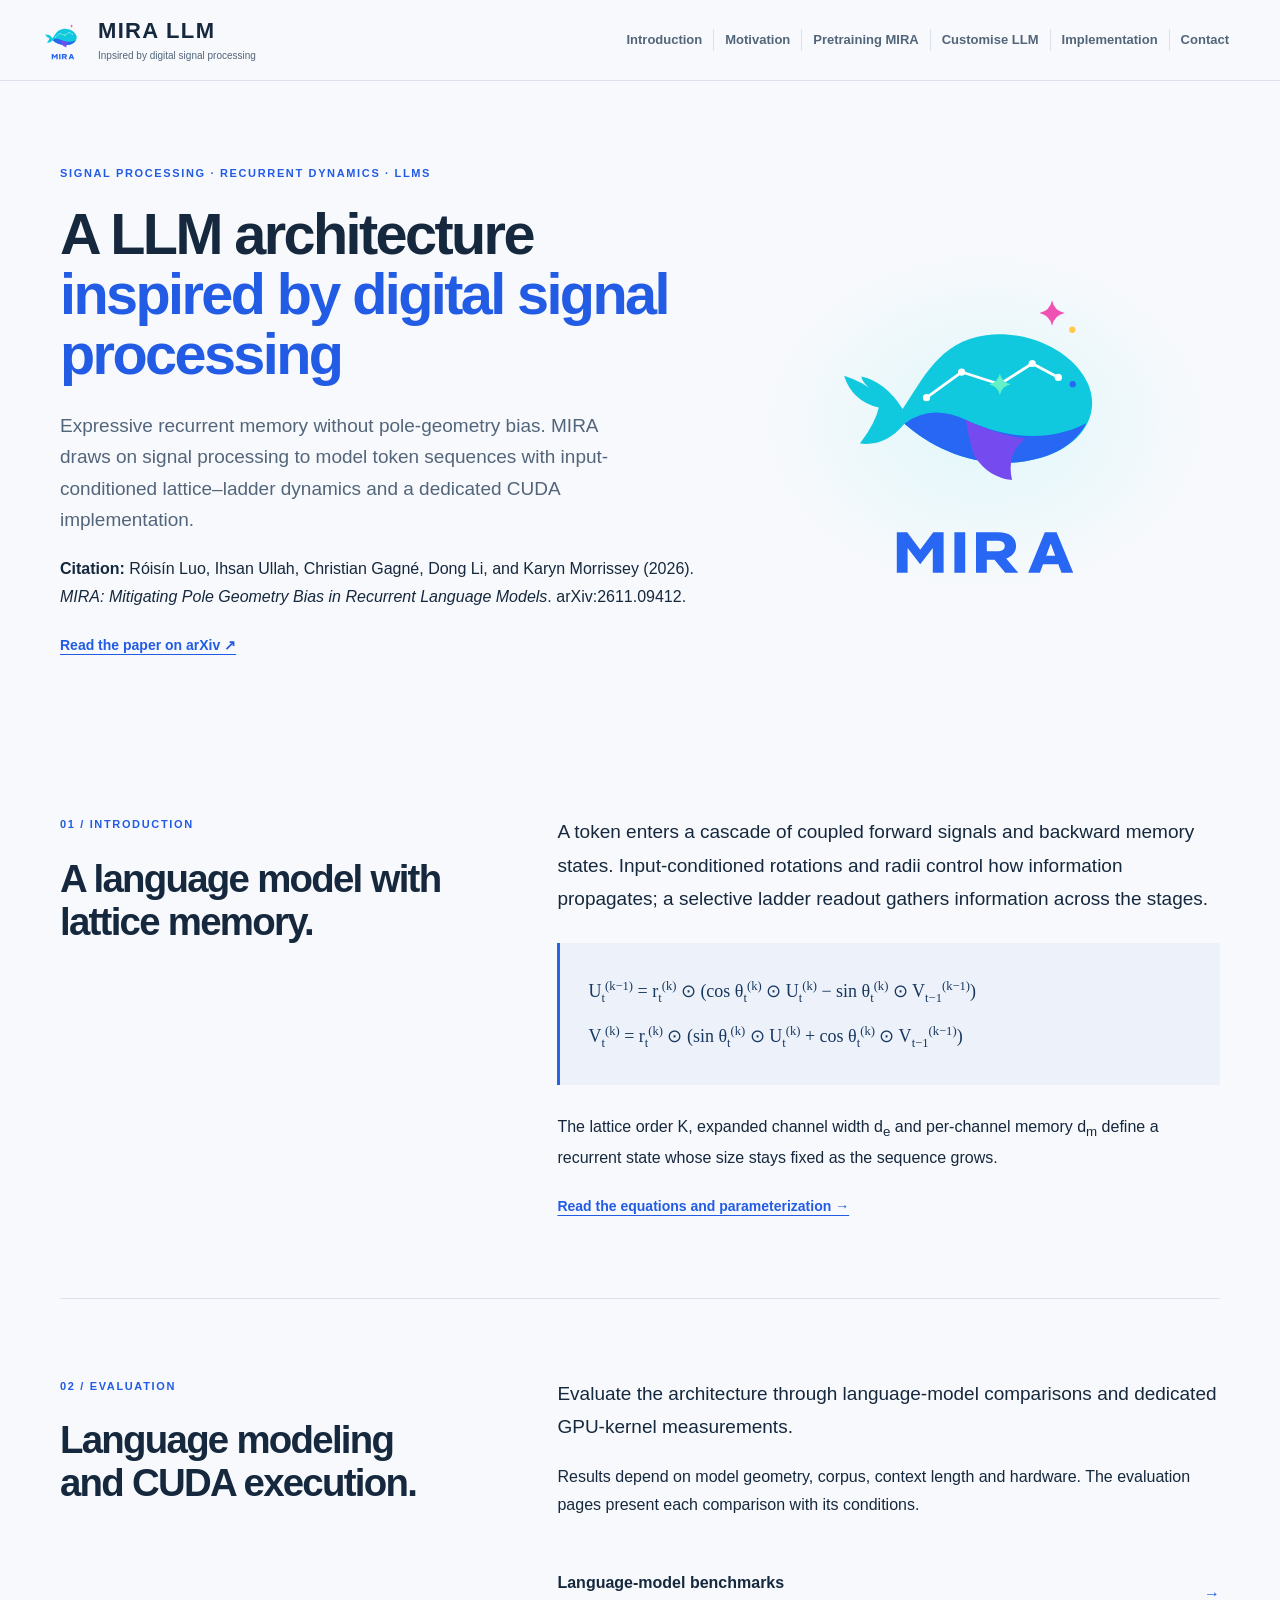
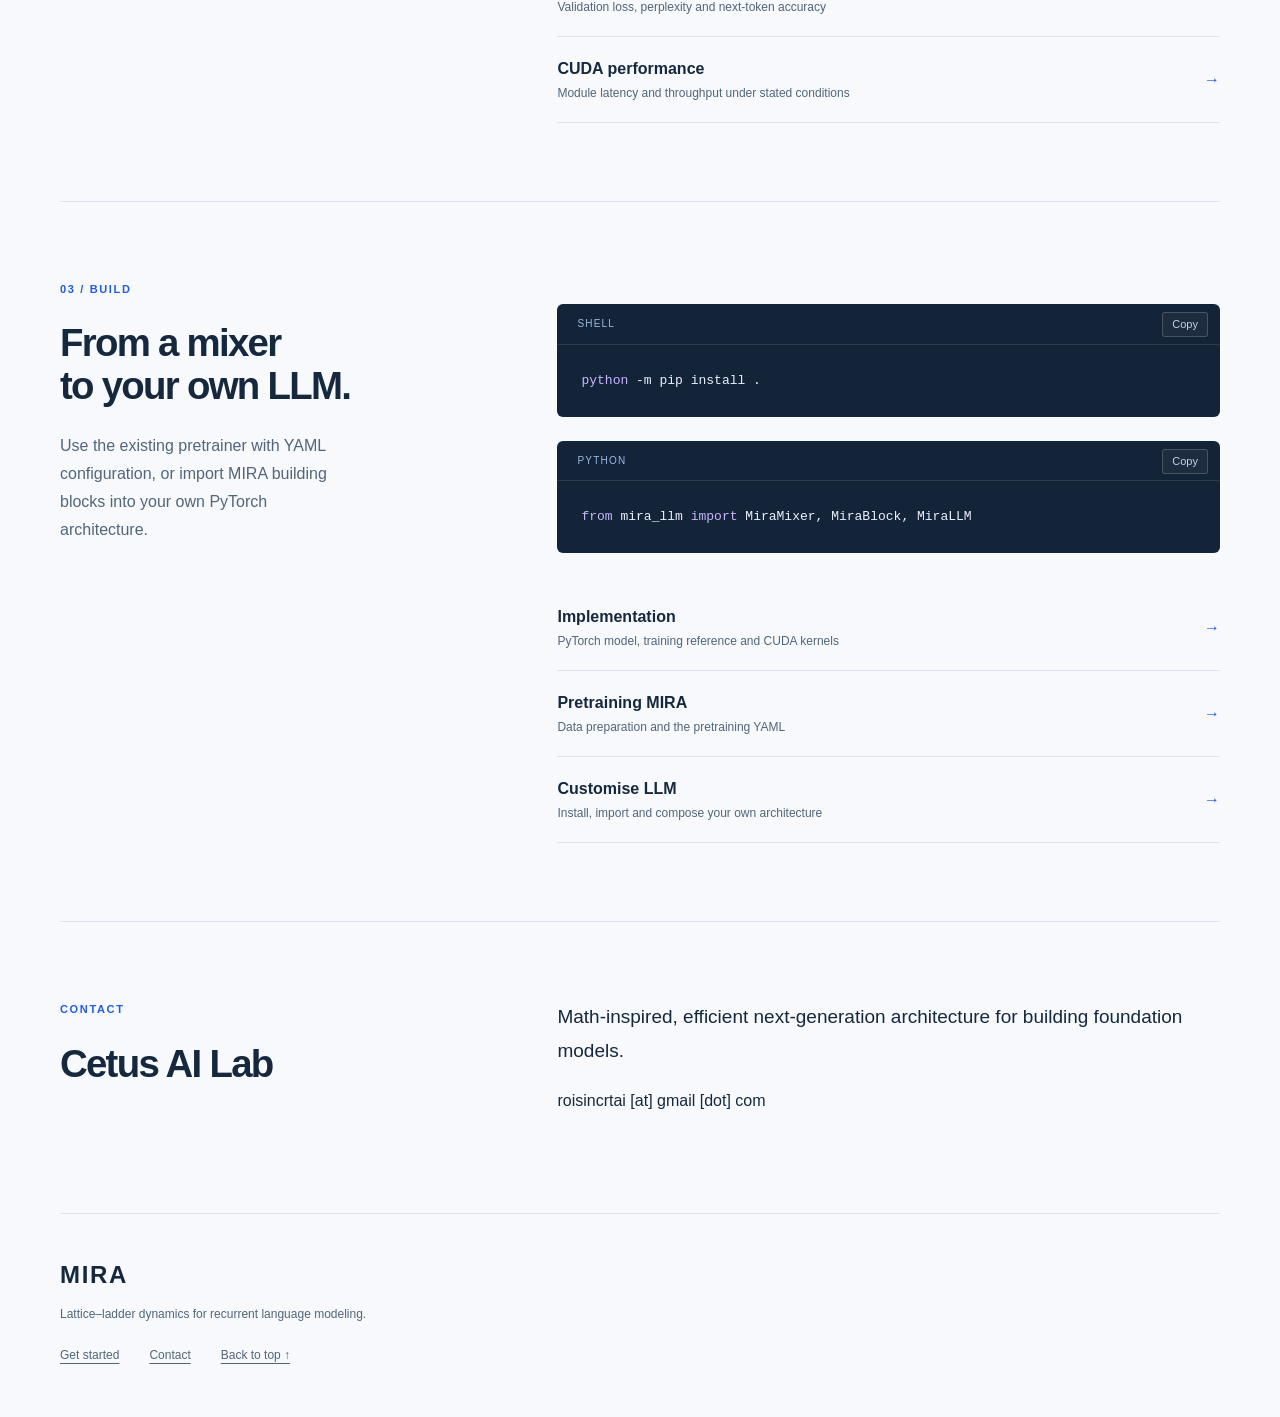
==== index.html @ 0d53cb66 "Add the MIRA paper citation to the homepage" ====
<!doctype html>
<html lang="en"><head><meta charset="utf-8"><meta name="viewport" content="width=device-width, initial-scale=1"><meta name="description" content="MIRA: signal-processing-inspired large language models with expressive recurrent memory without pole-geometry bias. Explore the dynamics, implementation and training guides."><meta name="theme-color" content="#f7f9fc"><title>Signal-processing-inspired large language models · MIRA</title><link rel="icon" href="doc/html/assets/mira.svg" type="image/svg+xml"><link rel="stylesheet" href="doc/html/css/site.css"><script src="doc/html/js/site.js" defer></script></head>
<body><a class="skip" href="#main">Skip to content</a><header><div class="nav-shell"><a class="brand" href="index.html"><img src="doc/html/assets/mira.svg" alt="" width="46" height="46"><span>MIRA LLM<span class="brand-sub">Inpsired by digital signal processing</span></span></a><button class="menu" aria-expanded="false" aria-controls="navigation">Menu</button><nav id="navigation" aria-label="Main navigation"><a href="doc/html/pages/introduction.html">Introduction</a><a href="doc/html/pages/motivation.html">Motivation</a><a href="doc/html/pages/results.html" hidden>Results</a><a href="doc/html/pages/quick-start.html">Pretraining MIRA</a><a href="doc/html/pages/customise.html">Customise LLM</a><a href="doc/html/pages/implementation.html">Implementation</a><a href="index.html#contact">Contact</a></nav></div></header><main id="main"><section class="hero"><div><p class="eyebrow">Signal processing · Recurrent dynamics · LLMs</p><h1>A LLM architecture<br><em>inspired by digital signal processing</em></h1><p class="hero-sub">Expressive recurrent memory without pole-geometry bias. MIRA draws on signal processing to model token sequences with input-conditioned lattice–ladder dynamics and a dedicated CUDA implementation.</p>
<p><strong>Citation:</strong> Róisín Luo, Ihsan Ullah, Christian Gagné, Dong Li, and Karyn Morrissey (2026). <cite>MIRA: Mitigating Pole Geometry Bias in Recurrent Language Models</cite>. arXiv:2611.09412.</p>
<p><a class="text-link" href="https://arxiv.org/abs/2611.09412">Read the paper on arXiv ↗</a></p>
</div><div class="hero-art"><img src="doc/html/assets/mira.svg" alt="MIRA whale logo with a constellation and colored stars" width="400" height="400"></div></section>

<section class="home-section"><div class="section-heading"><p class="eyebrow">01 / Introduction</p><h2>A language model with<br>lattice memory.</h2></div><div><p class="large">A token enters a cascade of coupled forward signals and backward memory states. Input-conditioned rotations and radii control how information propagates; a selective ladder readout gathers information across the stages.</p><div class="equation" tabindex="0">U<sub>t</sub><sup>(k−1)</sup> = r<sub>t</sub><sup>(k)</sup> ⊙ (cos θ<sub>t</sub><sup>(k)</sup> ⊙ U<sub>t</sub><sup>(k)</sup> − sin θ<sub>t</sub><sup>(k)</sup> ⊙ V<sub>t−1</sub><sup>(k−1)</sup>)<br>V<sub>t</sub><sup>(k)</sup> = r<sub>t</sub><sup>(k)</sup> ⊙ (sin θ<sub>t</sub><sup>(k)</sup> ⊙ U<sub>t</sub><sup>(k)</sup> + cos θ<sub>t</sub><sup>(k)</sup> ⊙ V<sub>t−1</sub><sup>(k−1)</sup>)</div><p>The lattice order K, expanded channel width d<sub>e</sub> and per-channel memory d<sub>m</sub> define a recurrent state whose size stays fixed as the sequence grows.</p><a class="text-link" href="doc/html/pages/introduction.html">Read the equations and parameterization →</a></div></section>
<section class="home-section results-band"><div class="section-heading"><p class="eyebrow">02 / Evaluation</p><h2>Language modeling<br>and CUDA execution.</h2></div><div><p class="large">Evaluate the architecture through language-model comparisons and dedicated GPU-kernel measurements.</p><p>Results depend on model geometry, corpus, context length and hardware. The evaluation pages present each comparison with its conditions.</p><div class="link-rows"><a href="doc/html/pages/results.html#language"><span><b>Language-model benchmarks</b><small>Validation loss, perplexity and next-token accuracy</small></span>→</a><a href="doc/html/pages/results.html#cuda"><span><b>CUDA performance</b><small>Module latency and throughput under stated conditions</small></span>→</a></div></div></section>
<section class="home-section"><div class="section-heading"><p class="eyebrow">03 / Build</p><h2>From a mixer<br>to your own LLM.</h2><p>Use the existing pretrainer with YAML configuration, or import MIRA building blocks into your own PyTorch architecture.</p></div><div><div class="code-wrap"><div class="code-label">shell</div><pre><code>python -m pip install .</code></pre><button class="copy" type="button" aria-label="Copy code">Copy</button></div><div class="code-wrap"><div class="code-label">python</div><pre><code>from mira_llm import MiraMixer, MiraBlock, MiraLLM</code></pre><button class="copy" type="button" aria-label="Copy code">Copy</button></div><div class="link-rows"><a href="doc/html/pages/implementation.html"><span><b>Implementation</b><small>PyTorch model, training reference and CUDA kernels</small></span>→</a><a href="doc/html/pages/quick-start.html"><span><b>Pretraining MIRA</b><small>Data preparation and the pretraining YAML</small></span>→</a><a href="doc/html/pages/customise.html"><span><b>Customise LLM</b><small>Install, import and compose your own architecture</small></span>→</a></div></div></section><section id="contact" class="home-section"><div class="section-heading"><p class="eyebrow">Contact</p><h2>Cetus AI Lab</h2></div><div><p class="large">Math-inspired, efficient next-generation architecture for building foundation models.</p><p class="contact-email">roisincrtai [at] gmail [dot] com</p></div></section></main><footer><a class="wordmark" href="index.html">MIRA</a><p>Lattice–ladder dynamics for recurrent language modeling.</p><div><a href="doc/html/pages/quick-start.html">Get started</a><a href="index.html#contact">Contact</a><a href="#main">Back to top ↑</a></div></footer><div class="sr-only" id="announcement" role="status" aria-live="polite"></div></body></html>
---- doc/html/css/site.css ----
:root{--ink:#16283d;--muted:#53657a;--blue:#225be4;--cyan:#09bad0;--line:#dbe2eb;--paper:#f7f9fc;--white:#fff;--mono:ui-monospace,SFMono-Regular,Consolas,monospace}*{box-sizing:border-box}html{scroll-behavior:smooth;scroll-padding-top:110px}body{margin:0;background:var(--paper);color:var(--ink);font:16px/1.75 -apple-system,BlinkMacSystemFont,"Segoe UI",sans-serif}a{color:var(--blue);text-decoration-thickness:1px;text-underline-offset:4px}a:hover{color:#163f9f}button{font:inherit;cursor:pointer}a:focus-visible,button:focus-visible,[tabindex]:focus-visible{outline:3px solid var(--blue);outline-offset:5px}header{position:sticky;top:0;z-index:10;background:rgba(247,249,252,.97);border-bottom:1px solid var(--line)}.nav-shell{max-width:1320px;margin:auto;padding:17px 40px;display:flex;align-items:center;justify-content:space-between;gap:30px}.brand{display:flex;gap:12px;align-items:center;text-decoration:none;color:var(--ink);font-weight:800;font-size:22px;letter-spacing:.06em;line-height:1.2}.brand img{object-fit:contain}.brand-sub{display:block;font-size:10px;font-weight:500;letter-spacing:.02em;margin-top:5px;color:var(--muted)}nav{display:flex;gap:25px;align-items:center}nav a{font-size:13px;color:var(--muted);text-decoration:none;font-weight:600}nav a:hover,nav a[aria-current]{color:var(--blue)}nav a[aria-current]{text-decoration:underline;text-underline-offset:9px}.menu{display:none}.skip{position:fixed;top:-100px;left:15px;background:white;padding:12px;z-index:100}.skip:focus{top:10px}main{max-width:1240px;margin:auto;padding:0 40px}.eyebrow{text-transform:uppercase;letter-spacing:.15em;font-size:11px;font-weight:750;color:var(--blue);margin:0 0 22px}h1,h2,h3{line-height:1.12;letter-spacing:-.045em;font-weight:650}h1{font-size:clamp(42px,5.2vw,70px);margin:0 0 25px}h2{font-size:clamp(28px,3vw,40px);margin:0 0 25px}h3{font-size:23px}p{margin:0 0 20px}li{margin-bottom:12px}strong,b{font-weight:650}.hero{display:grid;grid-template-columns:1.35fr 1fr;align-items:center;gap:55px;padding:83px 0 58px}.hero h1{font-size:clamp(45px,5.6vw,76px);line-height:1.04}.hero em{font-style:normal;color:var(--blue)}.hero-sub{font-size:19px;line-height:1.65;max-width:580px;color:var(--muted)}.hero-art{display:flex;justify-content:center;align-items:center;min-width:0;background:radial-gradient(ellipse at center,#e1f7fa 0,transparent 66%)}.hero-art img{max-width:100%;height:auto;width:360px}.actions{display:flex;gap:12px;flex-wrap:wrap;margin:30px 0}.button{display:inline-flex;align-items:center;gap:23px;padding:12px 20px;border:1px solid var(--line);border-radius:5px;text-decoration:none;font-size:14px;font-weight:650;background:white;color:var(--ink)}.button.primary{background:var(--blue);color:white;border-color:var(--blue)}.button:hover{transform:translateY(-1px);box-shadow:0 5px 16px #14283d12}.hero-note{font-size:11px;color:var(--muted);letter-spacing:.02em}.metrics{display:grid;grid-template-columns:repeat(3,1fr);padding:28px 0 32px;border-top:1px solid var(--line);border-bottom:1px solid var(--line)}.metrics>div{padding-left:38px;border-left:1px solid var(--line)}.metrics>div:first-child{padding-left:0;border-left:0}.metrics strong{font-size:40px;letter-spacing:-.05em;display:block;line-height:1.3}.metrics span{display:block;font-size:13px;font-weight:650}.metrics small{display:block;font-size:11px;color:var(--muted);margin-top:4px}.home-section{display:grid;grid-template-columns:1fr 1.55fr;gap:70px;padding:78px 0;border-bottom:1px solid var(--line)}.section-heading p:not(.eyebrow){max-width:290px;color:var(--muted)}.large{font-size:19px}.text-link{font-size:14px;font-weight:650}.equation{overflow-x:auto;padding:26px 28px;margin:28px 0;background:#edf2fa;border-left:3px solid #2a63e6;font-family:Cambria,"Times New Roman",serif;font-size:18px;line-height:2.5;white-space:nowrap;color:#18375f}.equation sup,.equation sub{font-size:.7em}table{border-collapse:collapse;width:100%;font-size:13px;line-height:1.5;white-space:nowrap;text-align:right}td,th{padding:14px 16px;border-bottom:1px solid var(--line)}thead{font-size:11px;color:var(--muted)}th:first-child{text-align:left}th{font-weight:650}.highlight{background:#eaf0ff;color:#1748bd}.table-scroll{overflow-x:auto;margin:24px 0}.caption{font-size:12px;color:var(--muted);line-height:1.7}.code-wrap{background:#142438;color:#eaf0ff;position:relative;border-radius:6px;margin:24px 0;overflow:hidden}.code-label{padding:11px 20px;border-bottom:1px solid #ffffff1c;text-transform:uppercase;color:#9ab9e0;font-size:10px;letter-spacing:.12em}pre{overflow:auto;margin:0;padding:24px;font:12px/1.85 var(--mono);tab-size:4}code{font-family:var(--mono);font-size:.88em}p code,li code,td code{background:#e8edf5;padding:2px 5px;border-radius:3px;overflow-wrap:anywhere}pre code{font-size:inherit}.copy{position:absolute;right:12px;top:8px;color:#c3d3e9;background:#ffffff0a;border:1px solid #ffffff30;border-radius:3px;padding:2px 9px;font-size:11px}.copy:hover{background:#ffffff20}.link-rows{margin-top:32px}.link-rows a{display:flex;justify-content:space-between;align-items:center;padding:18px 0;border-bottom:1px solid var(--line);text-decoration:none}.link-rows b{display:block;color:var(--ink)}.link-rows small{display:block;font-size:12px;color:var(--muted)}.page-head{padding:70px 0 48px;max-width:900px}.page-head h1{font-size:clamp(38px,4.5vw,60px)}.lede{font-size:19px;color:var(--muted);max-width:760px}.doc-layout{display:grid;grid-template-columns:205px minmax(0,1fr);gap:55px;padding:0 0 80px}.doc-layout aside{position:sticky;top:120px;align-self:start;border-top:1px solid var(--line);padding-top:22px}.doc-layout aside .eyebrow{font-size:10px;color:var(--muted)}aside a{display:block;font-size:12px;text-decoration:none;color:var(--muted);margin:14px 0;line-height:1.5}aside a:hover{color:var(--blue)}article{min-width:0}article section{padding:34px 0 24px;border-top:1px solid var(--line)}article h2{font-size:29px;letter-spacing:-.035em}article p,article li{color:#3e5066}article strong{color:var(--ink)}footer{max-width:1160px;margin:0 auto;padding:40px 0 50px;font-size:12px;color:var(--muted)}footer .wordmark{font-weight:800;font-size:24px;letter-spacing:.07em;color:var(--ink);text-decoration:none}footer p{margin:8px 0 20px}footer>div{display:flex;gap:30px}footer a{color:var(--muted)}.sr-only{position:absolute;width:1px;height:1px;padding:0;overflow:hidden;clip:rect(0,0,0,0);white-space:nowrap;border:0}@media(min-width:1400px){.hero{padding-top:100px;padding-bottom:80px}}@media(max-width:1050px){nav{gap:15px}nav a{font-size:12px}.brand-sub{display:none}.nav-shell{padding:17px 25px;gap:20px}.home-section{gap:35px}.hero{gap:20px}.hero-art img{width:300px}footer{padding:35px 40px}.doc-layout{gap:30px;grid-template-columns:170px minmax(0,1fr)}}@media(max-width:760px){main{padding:0 22px}.nav-shell{padding:12px 22px;flex-wrap:wrap;gap:10px}.brand{font-size:19px}.brand img{width:38px;height:38px}.menu{display:block;background:white;border:1px solid var(--line);border-radius:4px;padding:5px 12px;font-size:12px}nav{display:none;width:100%;flex-wrap:wrap;padding:12px 0;gap:18px}nav.open{display:flex}nav a{font-size:13px}.hero{grid-template-columns:1fr;gap:5px;padding:48px 0 30px}.hero h1{font-size:49px}.hero-sub{font-size:17px}.hero-art{grid-row:1;justify-content:flex-start;min-height:0;background:none}.hero-art img{width:115px;height:115px;object-fit:contain}.hero .eyebrow{margin-bottom:20px}.hero-note{font-size:10px}.metrics{gap:18px;padding:24px 0}.metrics>div{padding-left:15px}.metrics strong{font-size:29px}.metrics span{font-size:11px;line-height:1.5}.metrics small{font-size:10px;line-height:1.5}.home-section{grid-template-columns:1fr;gap:15px;padding:45px 0}.home-section h2 br{display:none}.section-heading p:not(.eyebrow){max-width:none}.large{font-size:17px}.equation{font-size:16px;padding:18px}.page-head{padding:45px 0 25px}.page-head h1{font-size:39px}.lede{font-size:17px}.doc-layout{display:block;padding-bottom:40px}.doc-layout aside{position:static;display:flex;flex-wrap:wrap;gap:0 18px;padding:15px 0}.doc-layout aside .eyebrow{width:100%;margin-bottom:0}.doc-layout aside a{margin:6px 0}article section{padding:28px 0}article h2{font-size:26px}pre{padding:18px;font-size:11px}footer{padding:30px 22px}footer>div{flex-wrap:wrap;gap:12px 22px}}@media(prefers-reduced-motion:reduce){html{scroll-behavior:auto}.button:hover{transform:none}}@media print{header,.copy,.menu,aside,footer,.actions{display:none}.doc-layout,.home-section,.hero{display:block}main{max-width:none;padding:0}.equation,pre{white-space:pre-wrap;overflow:visible}.code-wrap{background:#eee;color:black}body{background:white;color:black;font-size:11pt}section{break-inside:avoid}a{color:inherit}}
.syntax-keyword{color:#c4b5fd}.syntax-string{color:#8be0b5}.syntax-number{color:#f6c77f}.syntax-builtin{color:#7dd3fc}.syntax-function{color:#92c5ff}.syntax-comment{color:#a4b3c8}.hero h1{font-size:clamp(40px,4.5vw,62px)}.brand-sub{font-size:10px;letter-spacing:0}@media(max-width:760px){.hero h1{font-size:39px;overflow-wrap:normal}.hero .eyebrow{font-size:10px;letter-spacing:.1em}.brand-sub{display:block;font-size:8px}.brand{font-size:18px}}@media print{.syntax-keyword,.syntax-string,.syntax-number,.syntax-builtin,.syntax-function,.syntax-comment{color:inherit}}

pre{font-size:13px}@media(max-width:760px){pre{font-size:12px}}
nav{gap:0}nav a{padding:0 11px}nav a+a{border-left:1px solid var(--line)}@media(max-width:1100px){.nav-shell{flex-wrap:wrap}.menu{display:block;background:white;border:1px solid var(--line);border-radius:4px;padding:5px 12px;font-size:12px}nav{display:none;width:100%;flex-wrap:wrap;padding:12px 0;gap:16px}nav.open{display:flex}nav a{padding:0;border-left:0!important;font-size:13px}}
.cuda-diagram{margin:28px 0}.scan-controls,.scan-phases,.scan-playback{display:flex;flex-wrap:wrap;align-items:center;gap:10px 14px;margin:14px 0}.scan-controls label{display:flex;gap:8px;align-items:center;font-size:12px;color:var(--muted)}.scan-controls select{font:inherit;border:1px solid var(--line);border-radius:4px;background:white;color:var(--ink);padding:7px 10px}.scan-controls span{font-size:11px;color:var(--muted)}.scan-phases button,.scan-playback button{font:600 12px/1.5 -apple-system,BlinkMacSystemFont,"Segoe UI",sans-serif;background:white;border:1px solid var(--line);border-radius:4px;color:var(--ink);padding:8px 12px}.scan-phases button[aria-pressed=true]{color:var(--blue);border-color:var(--blue);background:#eaf0ff}.scan-playback button:disabled{opacity:.4;cursor:default}.scan-playback label{display:flex;gap:8px;align-items:center;font-size:12px}.scan-playback input{max-width:160px;accent-color:var(--blue)}.scan-step-name{font-weight:650;color:var(--ink);margin:16px 0 8px}.scan-explanation{font-size:13px;min-height:68px}.scan-canvas{overflow-x:auto;max-width:100%;padding-bottom:8px}.scan-canvas svg{display:block;font:12px -apple-system,BlinkMacSystemFont,"Segoe UI",sans-serif;color:var(--ink);fill:var(--ink)}.cuda-diagram figcaption{margin-top:12px}@media(max-width:760px){.scan-phases button,.scan-playback button,.scan-controls select{min-height:44px}.scan-explanation{min-height:100px}.scan-playback label{width:100%}.scan-playback input{flex:1;max-width:280px}}@media print{.scan-controls,.scan-phases,.scan-playback{display:none}.scan-canvas{overflow:visible}.scan-canvas svg{max-width:100%;height:auto}}
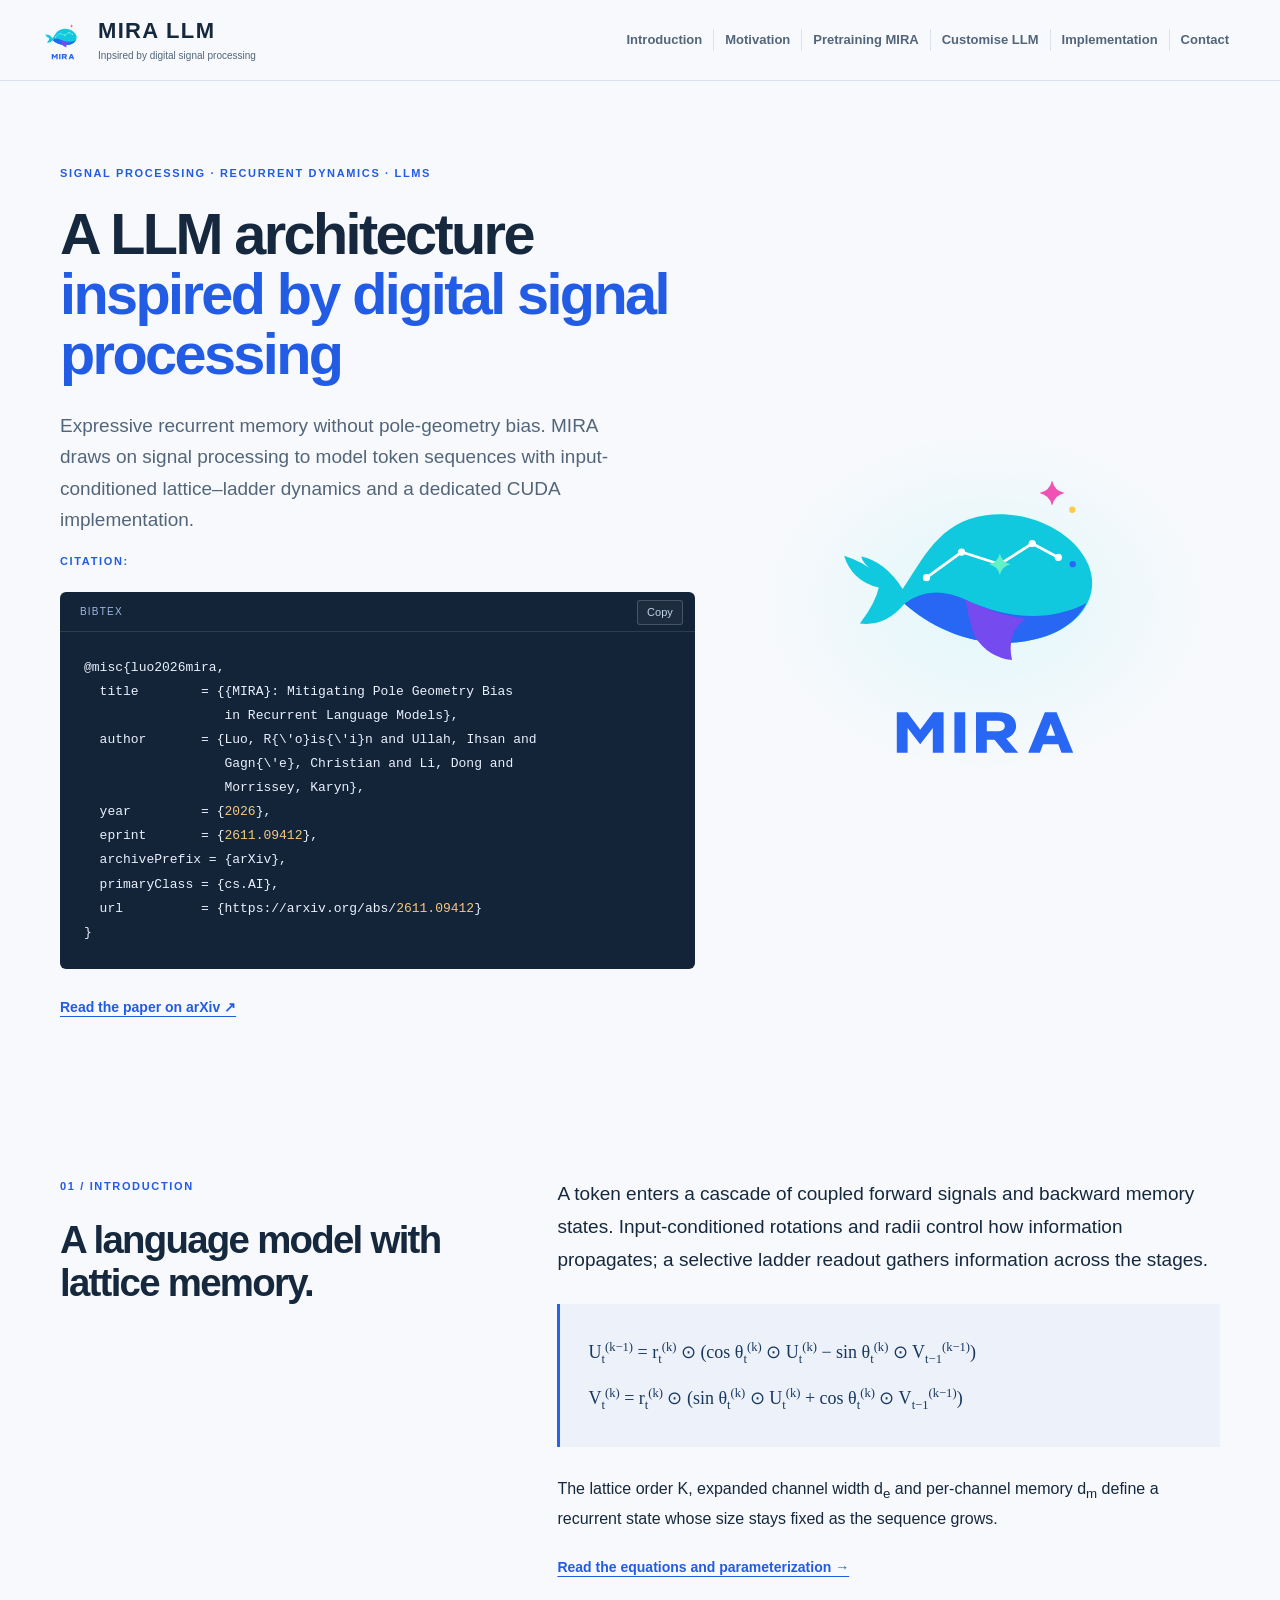
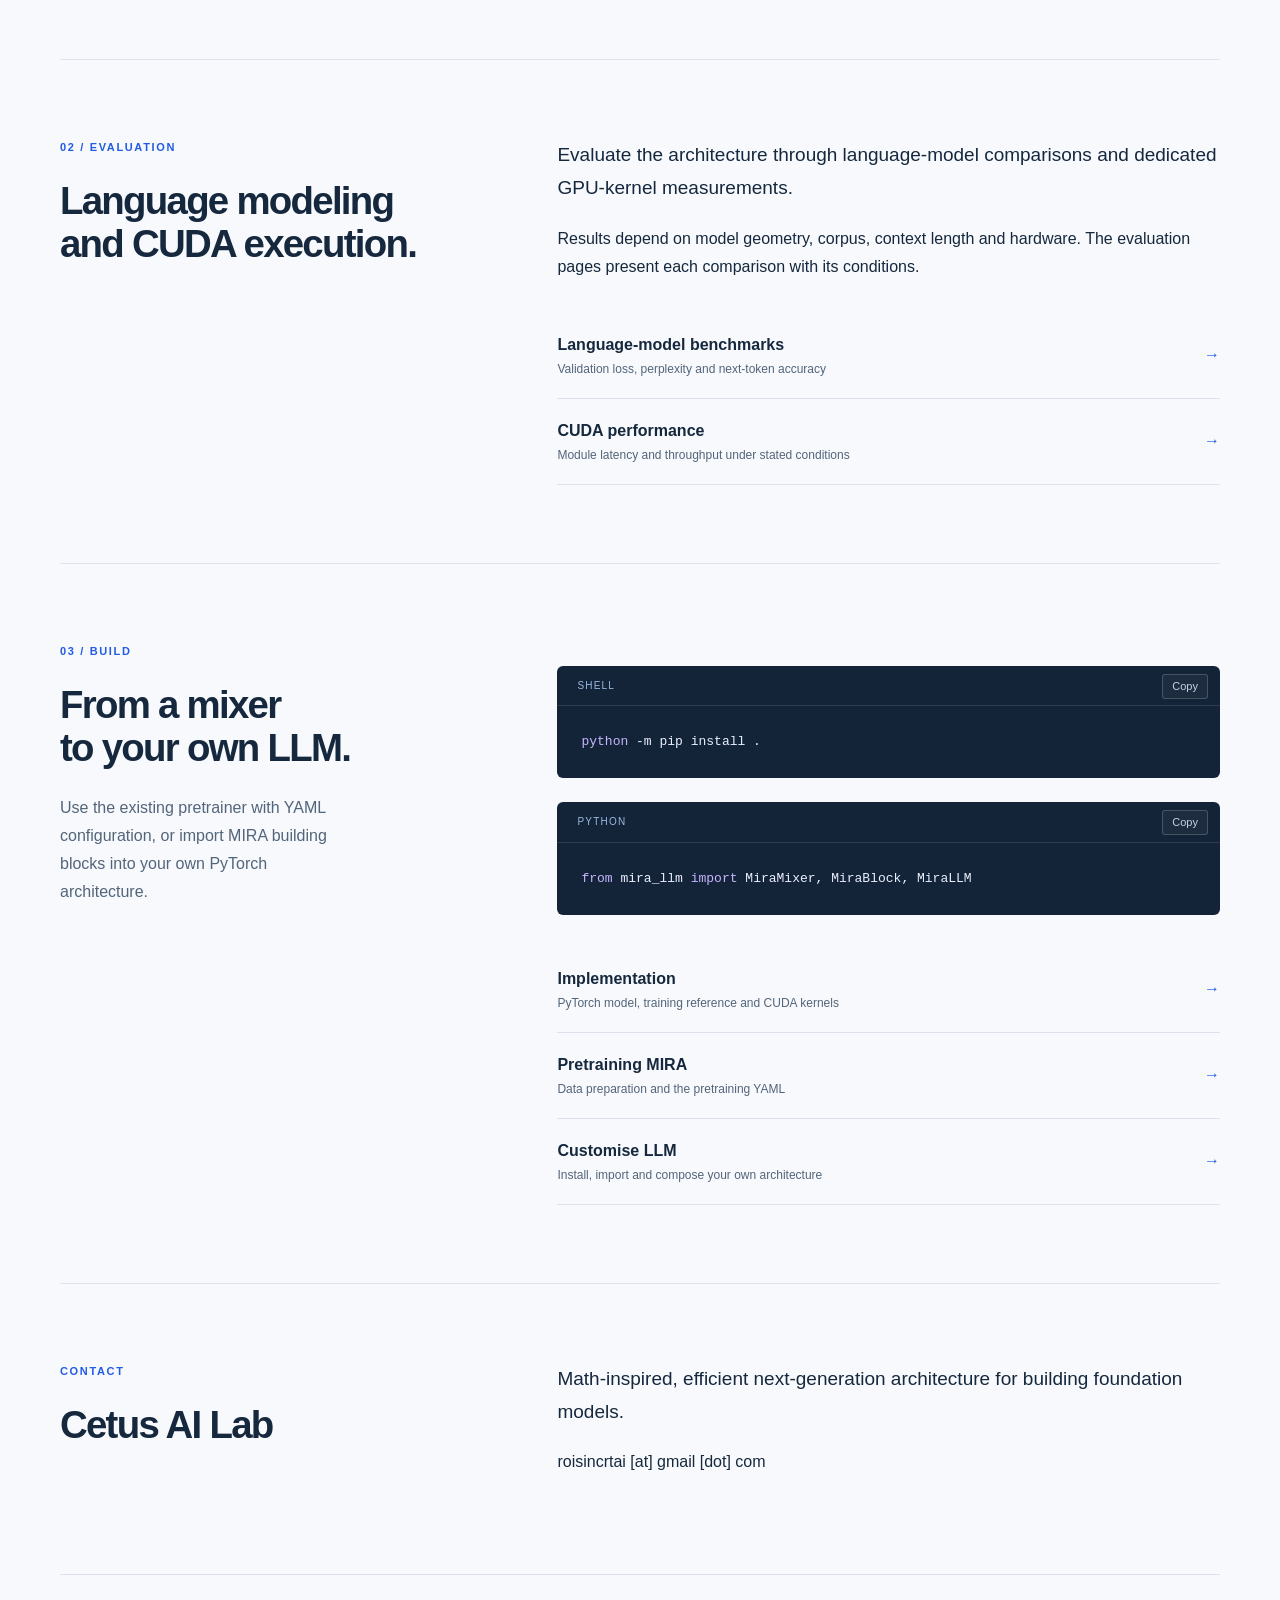
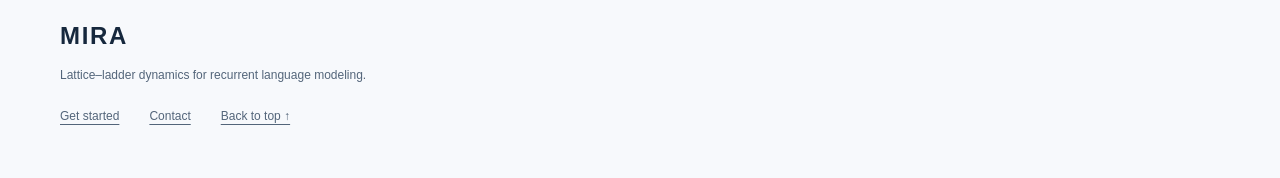
==== commit 53d7d4cd: "Make the homepage citation copyable as BibTeX" ====
--- a/index.html
+++ b/index.html
@@ -1,7 +1,23 @@
 <!doctype html>
 <html lang="en"><head><meta charset="utf-8"><meta name="viewport" content="width=device-width, initial-scale=1"><meta name="description" content="MIRA: signal-processing-inspired large language models with expressive recurrent memory without pole-geometry bias. Explore the dynamics, implementation and training guides."><meta name="theme-color" content="#f7f9fc"><title>Signal-processing-inspired large language models · MIRA</title><link rel="icon" href="doc/html/assets/mira.svg" type="image/svg+xml"><link rel="stylesheet" href="doc/html/css/site.css"><script src="doc/html/js/site.js" defer></script></head>
-<body><a class="skip" href="#main">Skip to content</a><header><div class="nav-shell"><a class="brand" href="index.html"><img src="doc/html/assets/mira.svg" alt="" width="46" height="46"><span>MIRA LLM<span class="brand-sub">Inpsired by digital signal processing</span></span></a><button class="menu" aria-expanded="false" aria-controls="navigation">Menu</button><nav id="navigation" aria-label="Main navigation"><a href="doc/html/pages/introduction.html">Introduction</a><a href="doc/html/pages/motivation.html">Motivation</a><a href="doc/html/pages/results.html" hidden>Results</a><a href="doc/html/pages/quick-start.html">Pretraining MIRA</a><a href="doc/html/pages/customise.html">Customise LLM</a><a href="doc/html/pages/implementation.html">Implementation</a><a href="index.html#contact">Contact</a></nav></div></header><main id="main"><section class="hero"><div><p class="eyebrow">Signal processing · Recurrent dynamics · LLMs</p><h1>A LLM architecture<br><em>inspired by digital signal processing</em></h1><p class="hero-sub">Expressive recurrent memory without pole-geometry bias. MIRA draws on signal processing to model token sequences with input-conditioned lattice–ladder dynamics and a dedicated CUDA implementation.</p>
-<p><strong>Citation:</strong> Róisín Luo, Ihsan Ullah, Christian Gagné, Dong Li, and Karyn Morrissey (2026). <cite>MIRA: Mitigating Pole Geometry Bias in Recurrent Language Models</cite>. arXiv:2611.09412.</p>
+<body><a class="skip" href="#main">Skip to content</a><header><div class="nav-shell"><a class="brand" href="index.html"><img src="doc/html/assets/mira.svg" alt="" width="46" height="46"><span>MIRA LLM<span class="brand-sub">Inpsired by digital signal processing</span></span></a><button class="menu" aria-expanded="false" aria-controls="navigation">Menu</button><nav id="navigation" aria-label="Main navigation"><a href="doc/html/pages/introduction.html">Introduction</a><a href="doc/html/pages/motivation.html">Motivation</a><a href="doc/html/pages/results.html" hidden>Results</a><a href="doc/html/pages/quick-start.html">Pretraining MIRA</a><a href="doc/html/pages/customise.html">Customise LLM</a><a href="doc/html/pages/implementation.html">Implementation</a><a href="index.html#contact">Contact</a></nav></div></header><main id="main"><section class="hero"><div style="min-width:0"><p class="eyebrow">Signal processing · Recurrent dynamics · LLMs</p><h1>A LLM architecture<br><em>inspired by digital signal processing</em></h1><p class="hero-sub">Expressive recurrent memory without pole-geometry bias. MIRA draws on signal processing to model token sequences with input-conditioned lattice–ladder dynamics and a dedicated CUDA implementation.</p>
+<h2 class="eyebrow">Citation:</h2>
+<div class="code-wrap">
+<div class="code-label">BibTeX</div>
+<pre><code>@misc{luo2026mira,
+  title        = {{MIRA}: Mitigating Pole Geometry Bias
+                  in Recurrent Language Models},
+  author       = {Luo, R{\'o}is{\'i}n and Ullah, Ihsan and
+                  Gagn{\'e}, Christian and Li, Dong and
+                  Morrissey, Karyn},
+  year         = {2026},
+  eprint       = {2611.09412},
+  archivePrefix = {arXiv},
+  primaryClass = {cs.AI},
+  url          = {https://arxiv.org/abs/2611.09412}
+}</code></pre>
+<button class="copy" type="button" aria-label="Copy BibTeX citation">Copy</button>
+</div>
 <p><a class="text-link" href="https://arxiv.org/abs/2611.09412">Read the paper on arXiv ↗</a></p>
 </div><div class="hero-art"><img src="doc/html/assets/mira.svg" alt="MIRA whale logo with a constellation and colored stars" width="400" height="400"></div></section>
 
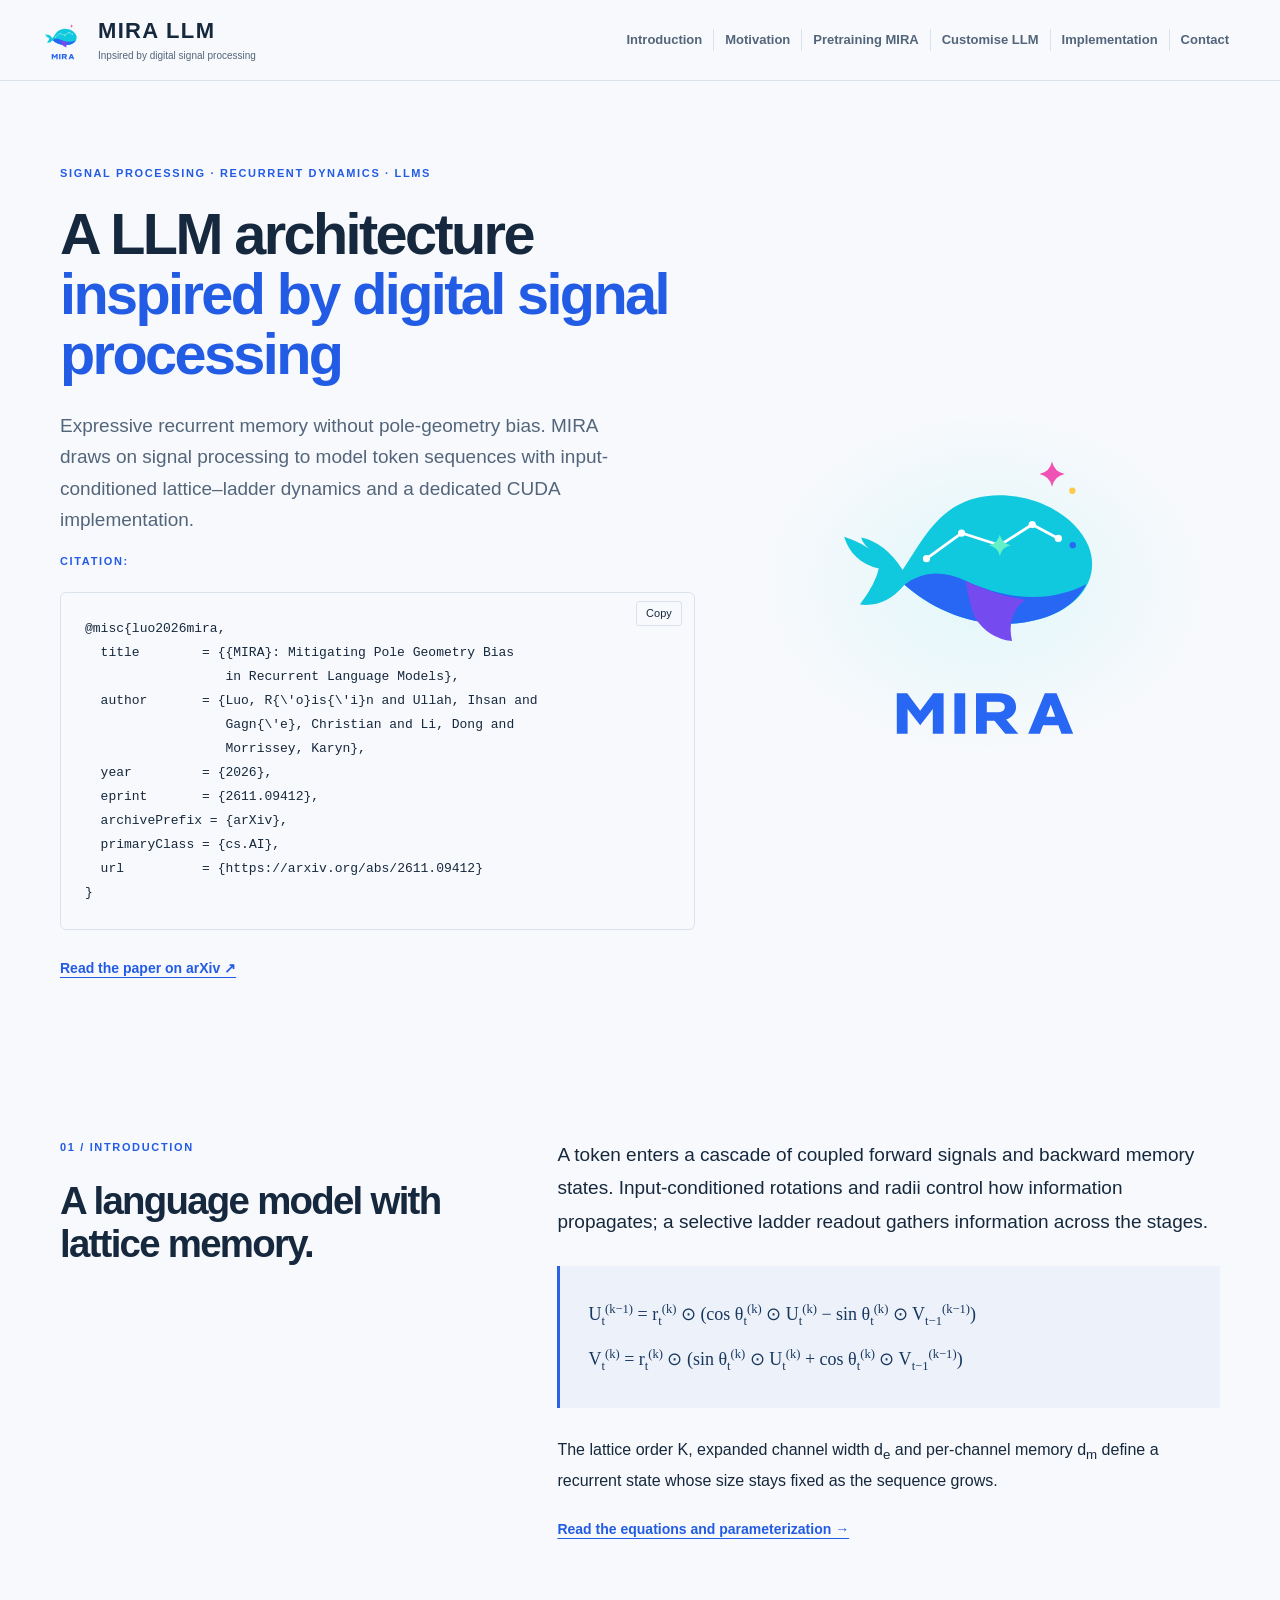
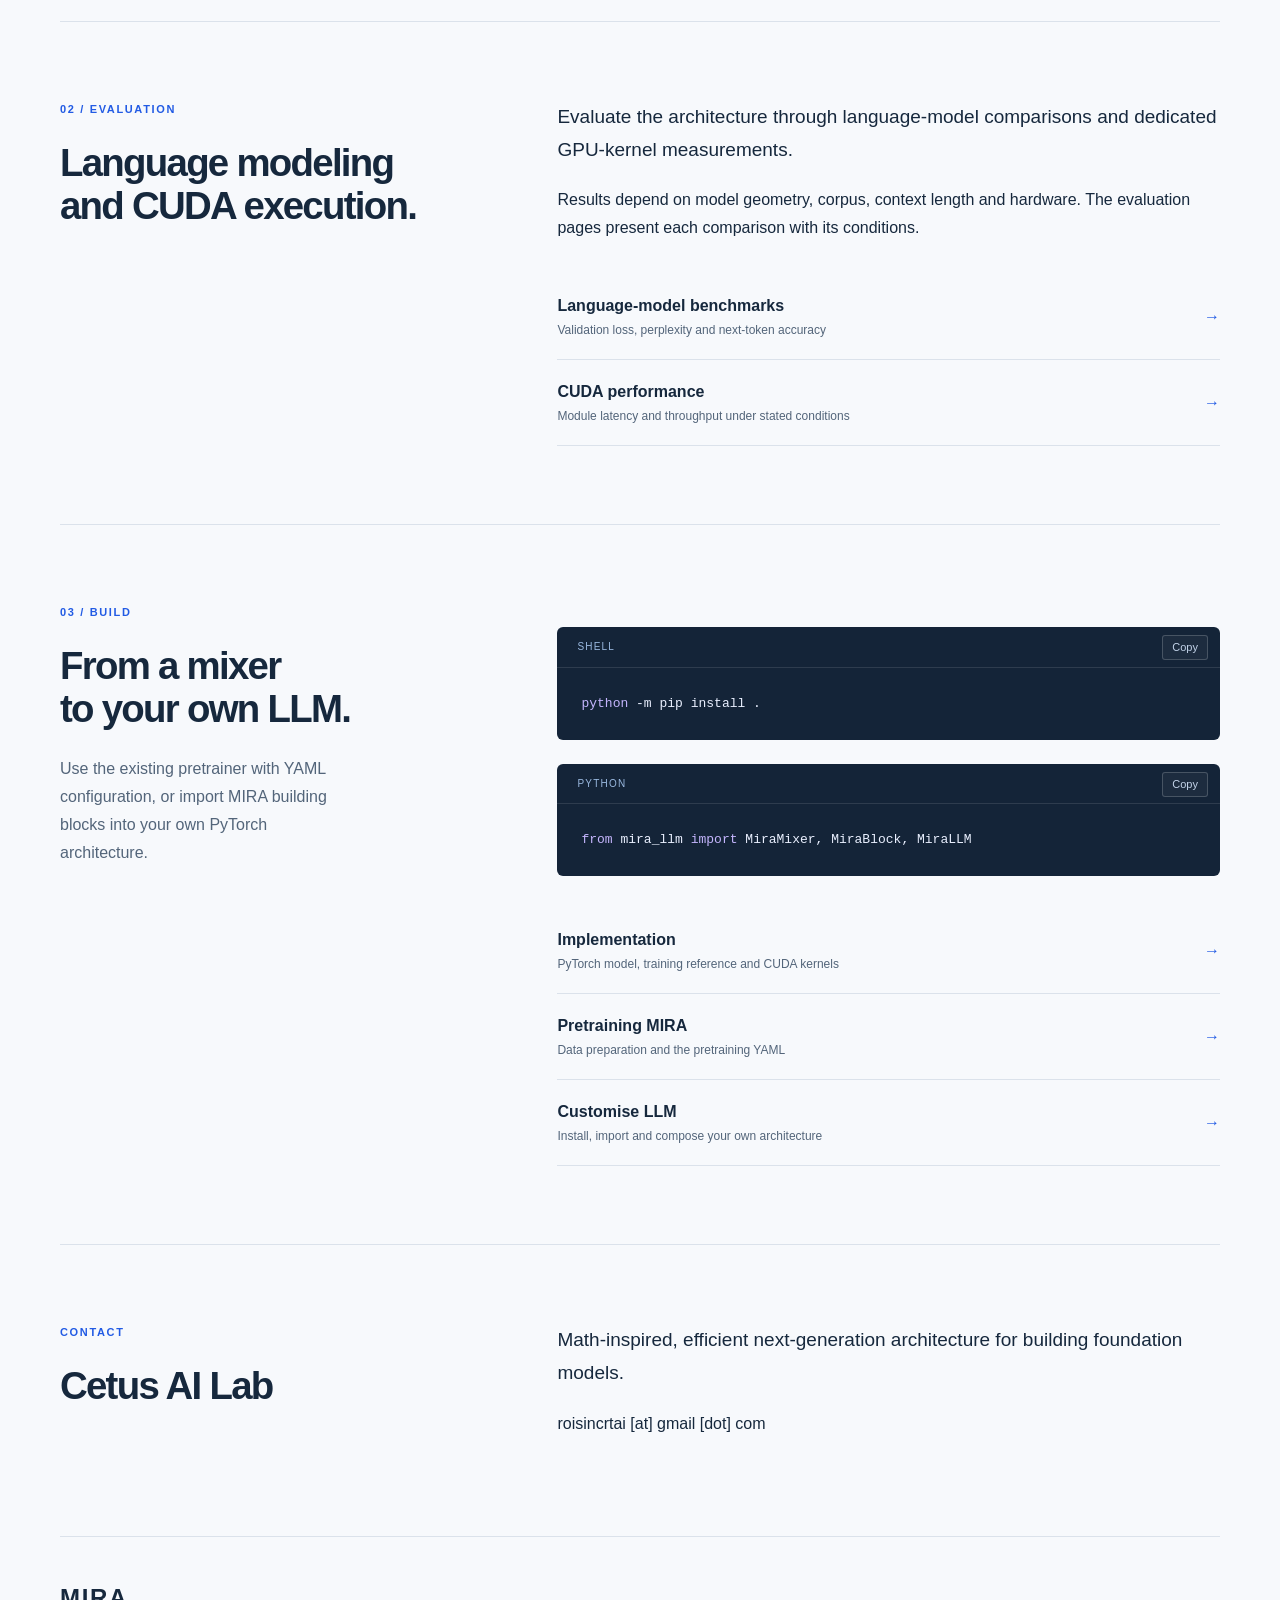
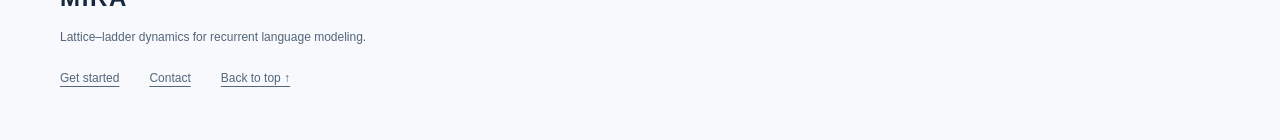
==== commit e3238ff1: "Match the citation box to the homepage background" ====
--- a/index.html
+++ b/index.html
@@ -1,9 +1,15 @@
 <!doctype html>
-<html lang="en"><head><meta charset="utf-8"><meta name="viewport" content="width=device-width, initial-scale=1"><meta name="description" content="MIRA: signal-processing-inspired large language models with expressive recurrent memory without pole-geometry bias. Explore the dynamics, implementation and training guides."><meta name="theme-color" content="#f7f9fc"><title>Signal-processing-inspired large language models · MIRA</title><link rel="icon" href="doc/html/assets/mira.svg" type="image/svg+xml"><link rel="stylesheet" href="doc/html/css/site.css"><script src="doc/html/js/site.js" defer></script></head>
+<html lang="en"><head><meta charset="utf-8"><meta name="viewport" content="width=device-width, initial-scale=1"><meta name="description" content="MIRA: signal-processing-inspired large language models with expressive recurrent memory without pole-geometry bias. Explore the dynamics, implementation and training guides."><meta name="theme-color" content="#f7f9fc"><title>Signal-processing-inspired large language models · MIRA</title><link rel="icon" href="doc/html/assets/mira.svg" type="image/svg+xml"><link rel="stylesheet" href="doc/html/css/site.css"><script src="doc/html/js/site.js" defer></script>
+<style>
+  #paper-citation { background: transparent; color: var(--ink); border: 1px solid var(--line); }
+  #paper-citation .copy { background: transparent; color: var(--ink); border-color: var(--line); }
+  #paper-citation code span { color: inherit; }
+</style>
+</head>
 <body><a class="skip" href="#main">Skip to content</a><header><div class="nav-shell"><a class="brand" href="index.html"><img src="doc/html/assets/mira.svg" alt="" width="46" height="46"><span>MIRA LLM<span class="brand-sub">Inpsired by digital signal processing</span></span></a><button class="menu" aria-expanded="false" aria-controls="navigation">Menu</button><nav id="navigation" aria-label="Main navigation"><a href="doc/html/pages/introduction.html">Introduction</a><a href="doc/html/pages/motivation.html">Motivation</a><a href="doc/html/pages/results.html" hidden>Results</a><a href="doc/html/pages/quick-start.html">Pretraining MIRA</a><a href="doc/html/pages/customise.html">Customise LLM</a><a href="doc/html/pages/implementation.html">Implementation</a><a href="index.html#contact">Contact</a></nav></div></header><main id="main"><section class="hero"><div style="min-width:0"><p class="eyebrow">Signal processing · Recurrent dynamics · LLMs</p><h1>A LLM architecture<br><em>inspired by digital signal processing</em></h1><p class="hero-sub">Expressive recurrent memory without pole-geometry bias. MIRA draws on signal processing to model token sequences with input-conditioned lattice–ladder dynamics and a dedicated CUDA implementation.</p>
 <h2 class="eyebrow">Citation:</h2>
-<div class="code-wrap">
-<div class="code-label">BibTeX</div>
+<div class="code-wrap" id="paper-citation">
+<div class="code-label" hidden></div>
 <pre><code>@misc{luo2026mira,
   title        = {{MIRA}: Mitigating Pole Geometry Bias
                   in Recurrent Language Models},
@@ -16,7 +22,7 @@
   primaryClass = {cs.AI},
   url          = {https://arxiv.org/abs/2611.09412}
 }</code></pre>
-<button class="copy" type="button" aria-label="Copy BibTeX citation">Copy</button>
+<button class="copy" type="button" aria-label="Copy citation">Copy</button>
 </div>
 <p><a class="text-link" href="https://arxiv.org/abs/2611.09412">Read the paper on arXiv ↗</a></p>
 </div><div class="hero-art"><img src="doc/html/assets/mira.svg" alt="MIRA whale logo with a constellation and colored stars" width="400" height="400"></div></section>
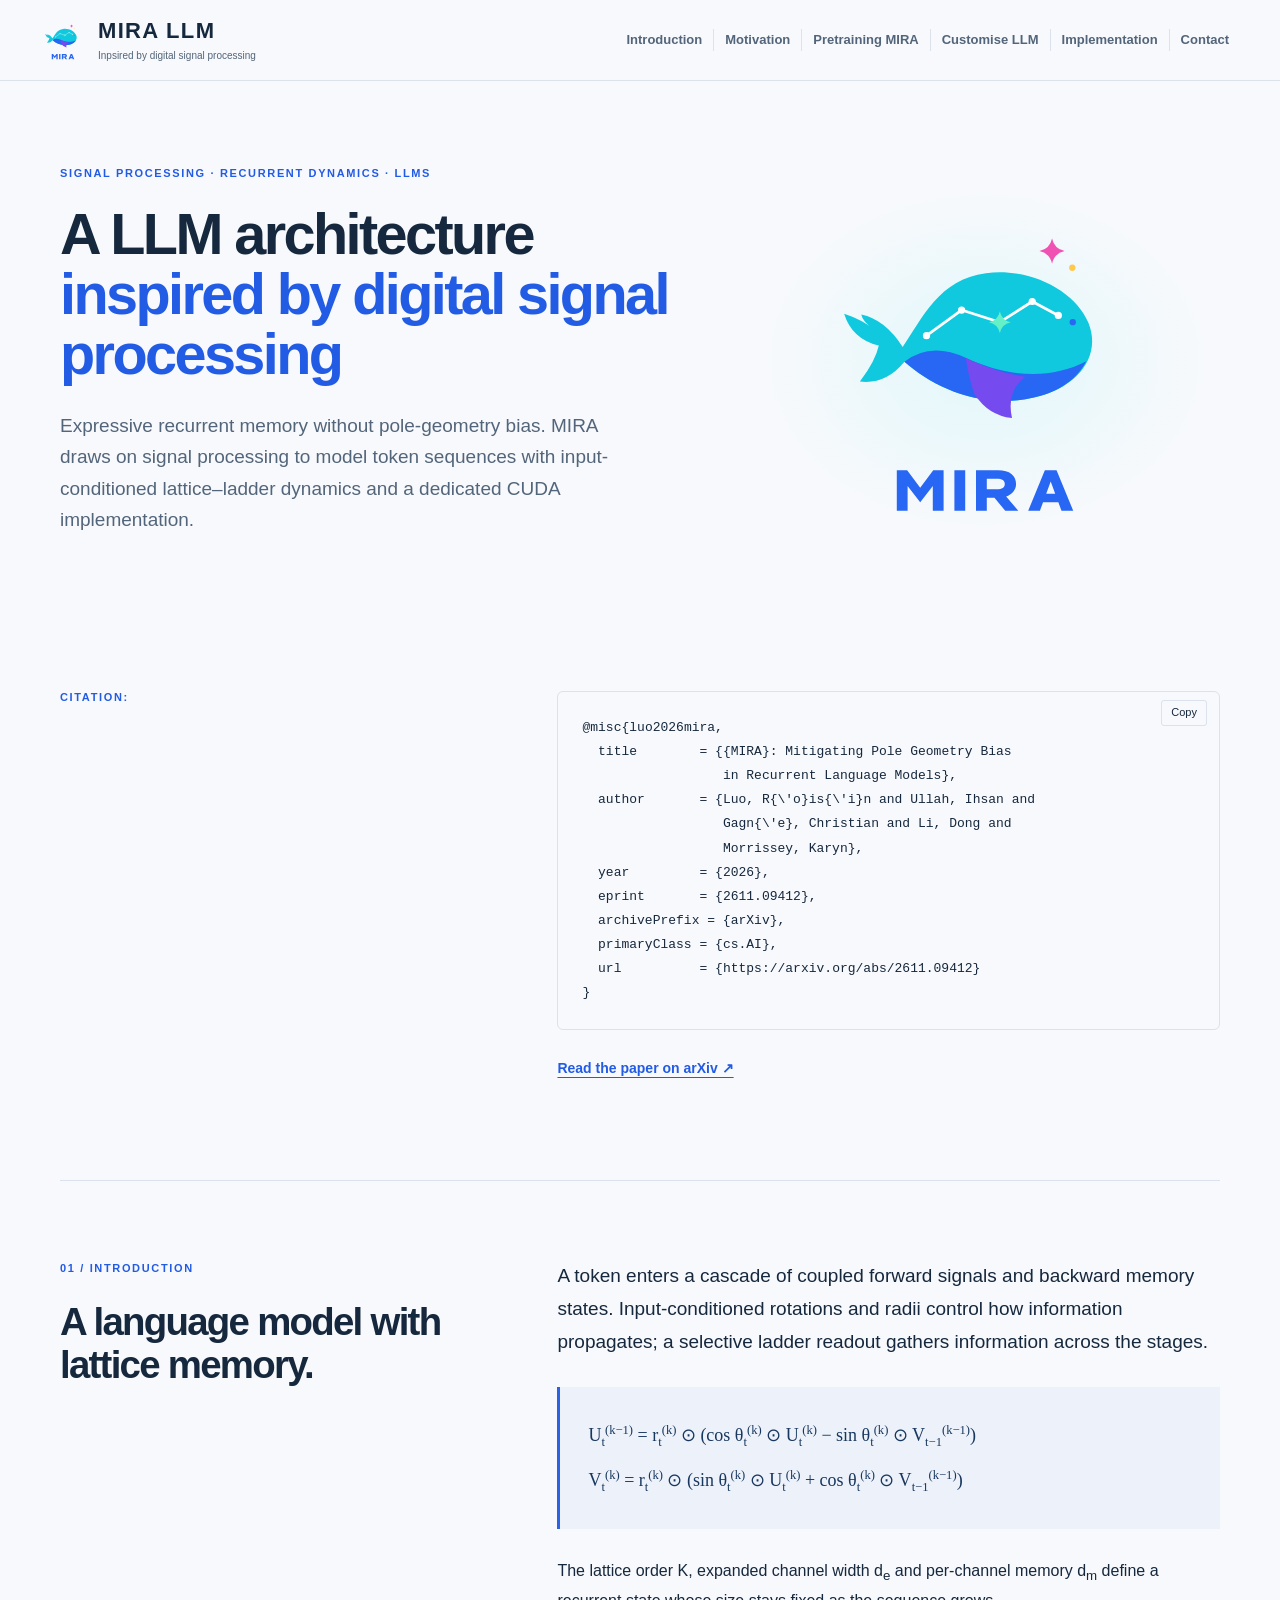
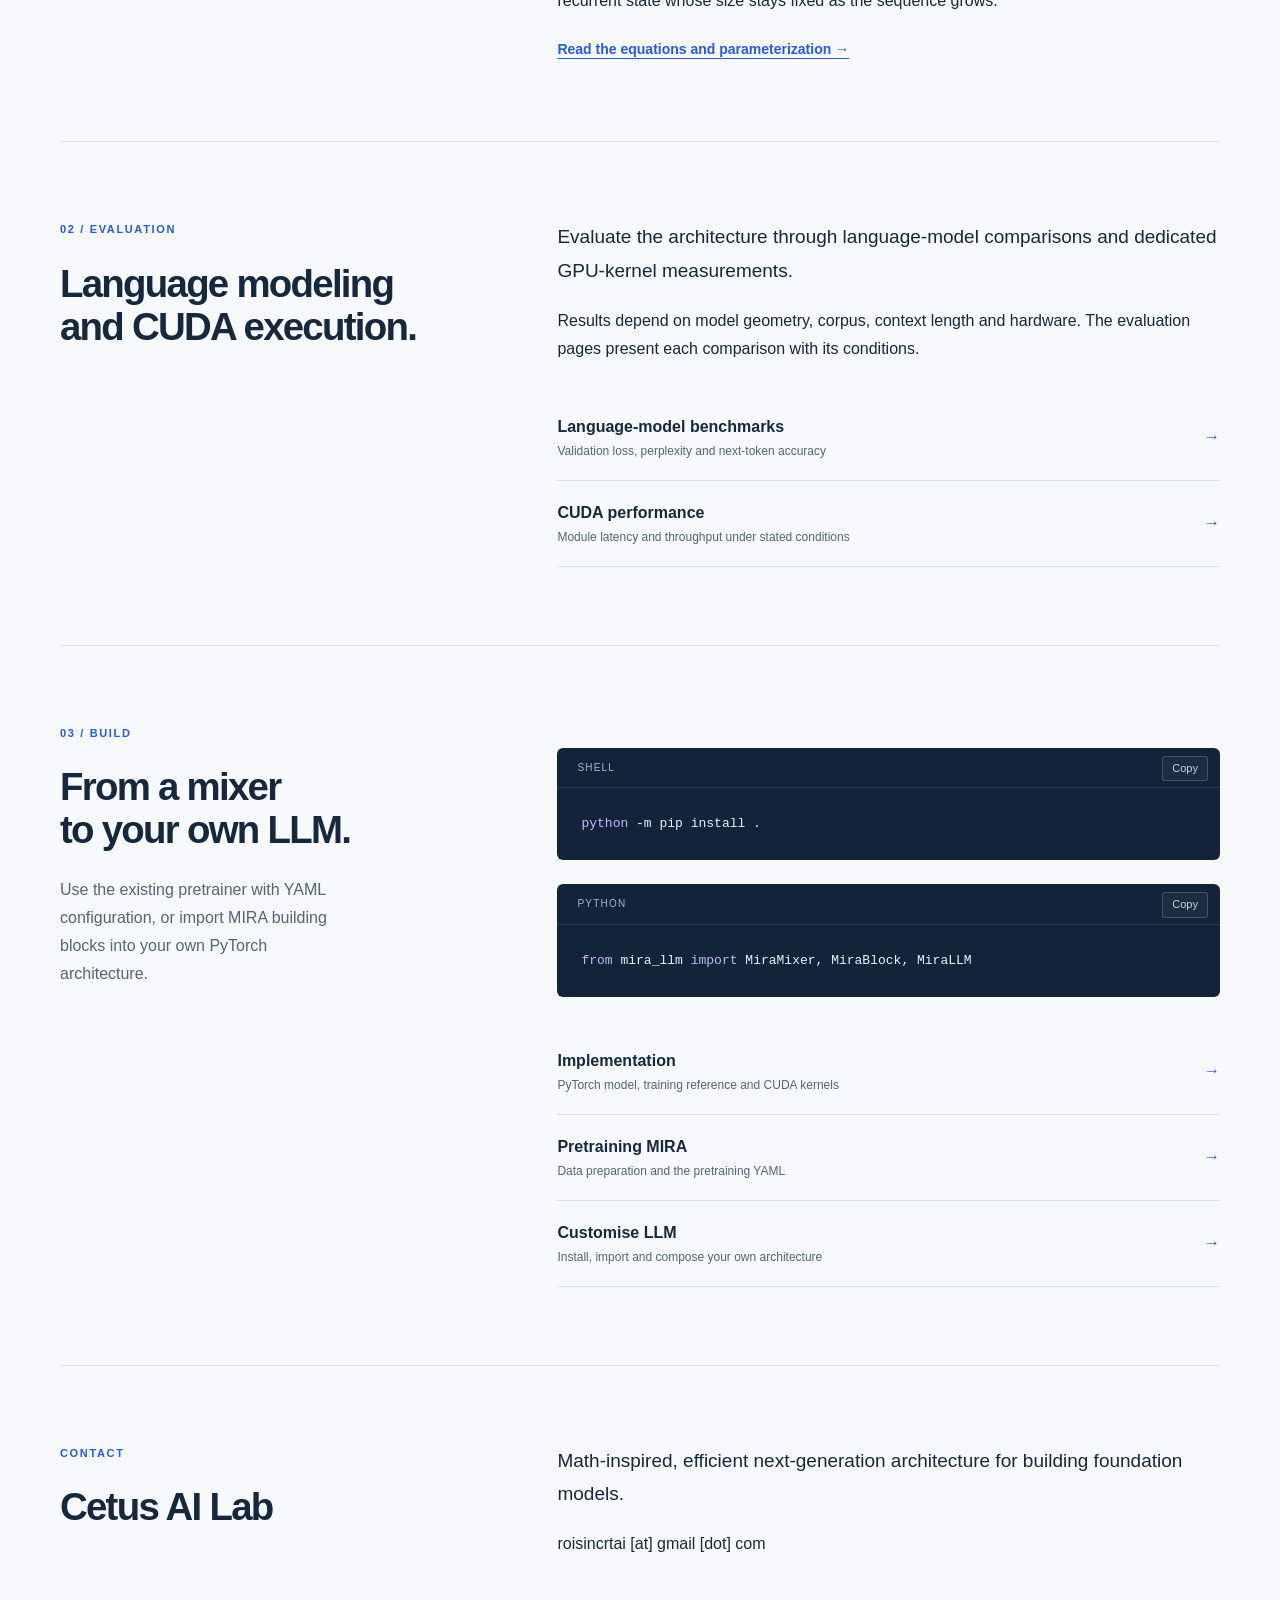
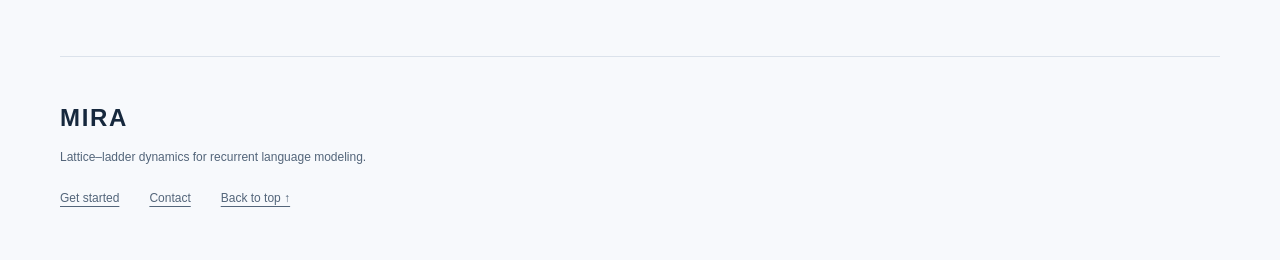
==== commit 8261d25a: "Place the citation in its own section before the introduction" ====
--- a/index.html
+++ b/index.html
@@ -1,13 +1,17 @@
 <!doctype html>
 <html lang="en"><head><meta charset="utf-8"><meta name="viewport" content="width=device-width, initial-scale=1"><meta name="description" content="MIRA: signal-processing-inspired large language models with expressive recurrent memory without pole-geometry bias. Explore the dynamics, implementation and training guides."><meta name="theme-color" content="#f7f9fc"><title>Signal-processing-inspired large language models · MIRA</title><link rel="icon" href="doc/html/assets/mira.svg" type="image/svg+xml"><link rel="stylesheet" href="doc/html/css/site.css"><script src="doc/html/js/site.js" defer></script>
 <style>
-  #paper-citation { background: transparent; color: var(--ink); border: 1px solid var(--line); }
+  #paper-citation { margin-top: 0; background: transparent; color: var(--ink); border: 1px solid var(--line); }
   #paper-citation .copy { background: transparent; color: var(--ink); border-color: var(--line); }
   #paper-citation code span { color: inherit; }
 </style>
 </head>
-<body><a class="skip" href="#main">Skip to content</a><header><div class="nav-shell"><a class="brand" href="index.html"><img src="doc/html/assets/mira.svg" alt="" width="46" height="46"><span>MIRA LLM<span class="brand-sub">Inpsired by digital signal processing</span></span></a><button class="menu" aria-expanded="false" aria-controls="navigation">Menu</button><nav id="navigation" aria-label="Main navigation"><a href="doc/html/pages/introduction.html">Introduction</a><a href="doc/html/pages/motivation.html">Motivation</a><a href="doc/html/pages/results.html" hidden>Results</a><a href="doc/html/pages/quick-start.html">Pretraining MIRA</a><a href="doc/html/pages/customise.html">Customise LLM</a><a href="doc/html/pages/implementation.html">Implementation</a><a href="index.html#contact">Contact</a></nav></div></header><main id="main"><section class="hero"><div style="min-width:0"><p class="eyebrow">Signal processing · Recurrent dynamics · LLMs</p><h1>A LLM architecture<br><em>inspired by digital signal processing</em></h1><p class="hero-sub">Expressive recurrent memory without pole-geometry bias. MIRA draws on signal processing to model token sequences with input-conditioned lattice–ladder dynamics and a dedicated CUDA implementation.</p>
-<h2 class="eyebrow">Citation:</h2>
+<body><a class="skip" href="#main">Skip to content</a><header><div class="nav-shell"><a class="brand" href="index.html"><img src="doc/html/assets/mira.svg" alt="" width="46" height="46"><span>MIRA LLM<span class="brand-sub">Inpsired by digital signal processing</span></span></a><button class="menu" aria-expanded="false" aria-controls="navigation">Menu</button><nav id="navigation" aria-label="Main navigation"><a href="doc/html/pages/introduction.html">Introduction</a><a href="doc/html/pages/motivation.html">Motivation</a><a href="doc/html/pages/results.html" hidden>Results</a><a href="doc/html/pages/quick-start.html">Pretraining MIRA</a><a href="doc/html/pages/customise.html">Customise LLM</a><a href="doc/html/pages/implementation.html">Implementation</a><a href="index.html#contact">Contact</a></nav></div></header><main id="main"><section class="hero"><div><p class="eyebrow">Signal processing · Recurrent dynamics · LLMs</p><h1>A LLM architecture<br><em>inspired by digital signal processing</em></h1><p class="hero-sub">Expressive recurrent memory without pole-geometry bias. MIRA draws on signal processing to model token sequences with input-conditioned lattice–ladder dynamics and a dedicated CUDA implementation.</p>
+</div><div class="hero-art"><img src="doc/html/assets/mira.svg" alt="MIRA whale logo with a constellation and colored stars" width="400" height="400"></div></section>
+
+<section class="home-section" aria-labelledby="citation-heading">
+<div class="section-heading"><h2 class="eyebrow" id="citation-heading">Citation:</h2></div>
+<div style="min-width:0">
 <div class="code-wrap" id="paper-citation">
 <div class="code-label" hidden></div>
 <pre><code>@misc{luo2026mira,
@@ -25,7 +29,8 @@
 <button class="copy" type="button" aria-label="Copy citation">Copy</button>
 </div>
 <p><a class="text-link" href="https://arxiv.org/abs/2611.09412">Read the paper on arXiv ↗</a></p>
-</div><div class="hero-art"><img src="doc/html/assets/mira.svg" alt="MIRA whale logo with a constellation and colored stars" width="400" height="400"></div></section>
+</div>
+</section>
 
 <section class="home-section"><div class="section-heading"><p class="eyebrow">01 / Introduction</p><h2>A language model with<br>lattice memory.</h2></div><div><p class="large">A token enters a cascade of coupled forward signals and backward memory states. Input-conditioned rotations and radii control how information propagates; a selective ladder readout gathers information across the stages.</p><div class="equation" tabindex="0">U<sub>t</sub><sup>(k−1)</sup> = r<sub>t</sub><sup>(k)</sup> ⊙ (cos θ<sub>t</sub><sup>(k)</sup> ⊙ U<sub>t</sub><sup>(k)</sup> − sin θ<sub>t</sub><sup>(k)</sup> ⊙ V<sub>t−1</sub><sup>(k−1)</sup>)<br>V<sub>t</sub><sup>(k)</sup> = r<sub>t</sub><sup>(k)</sup> ⊙ (sin θ<sub>t</sub><sup>(k)</sup> ⊙ U<sub>t</sub><sup>(k)</sup> + cos θ<sub>t</sub><sup>(k)</sup> ⊙ V<sub>t−1</sub><sup>(k−1)</sup>)</div><p>The lattice order K, expanded channel width d<sub>e</sub> and per-channel memory d<sub>m</sub> define a recurrent state whose size stays fixed as the sequence grows.</p><a class="text-link" href="doc/html/pages/introduction.html">Read the equations and parameterization →</a></div></section>
 <section class="home-section results-band"><div class="section-heading"><p class="eyebrow">02 / Evaluation</p><h2>Language modeling<br>and CUDA execution.</h2></div><div><p class="large">Evaluate the architecture through language-model comparisons and dedicated GPU-kernel measurements.</p><p>Results depend on model geometry, corpus, context length and hardware. The evaluation pages present each comparison with its conditions.</p><div class="link-rows"><a href="doc/html/pages/results.html#language"><span><b>Language-model benchmarks</b><small>Validation loss, perplexity and next-token accuracy</small></span>→</a><a href="doc/html/pages/results.html#cuda"><span><b>CUDA performance</b><small>Module latency and throughput under stated conditions</small></span>→</a></div></div></section>
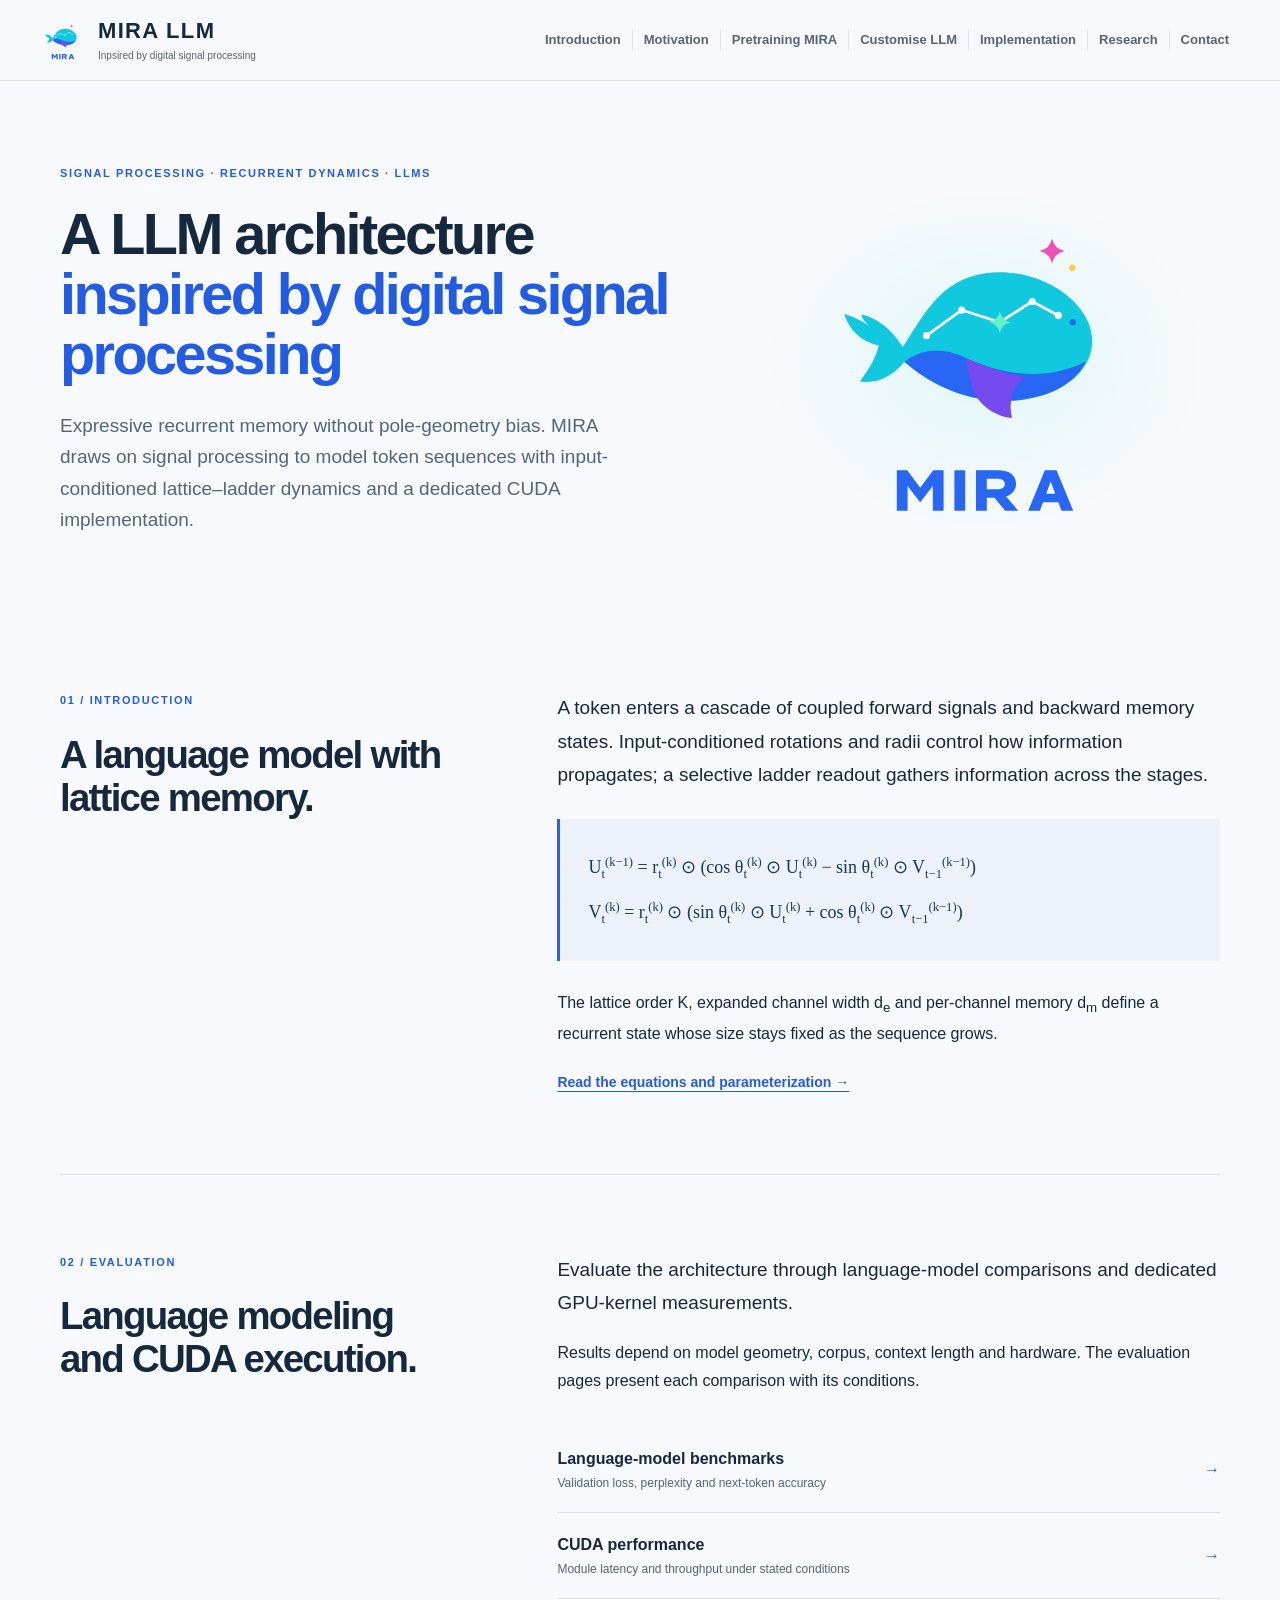
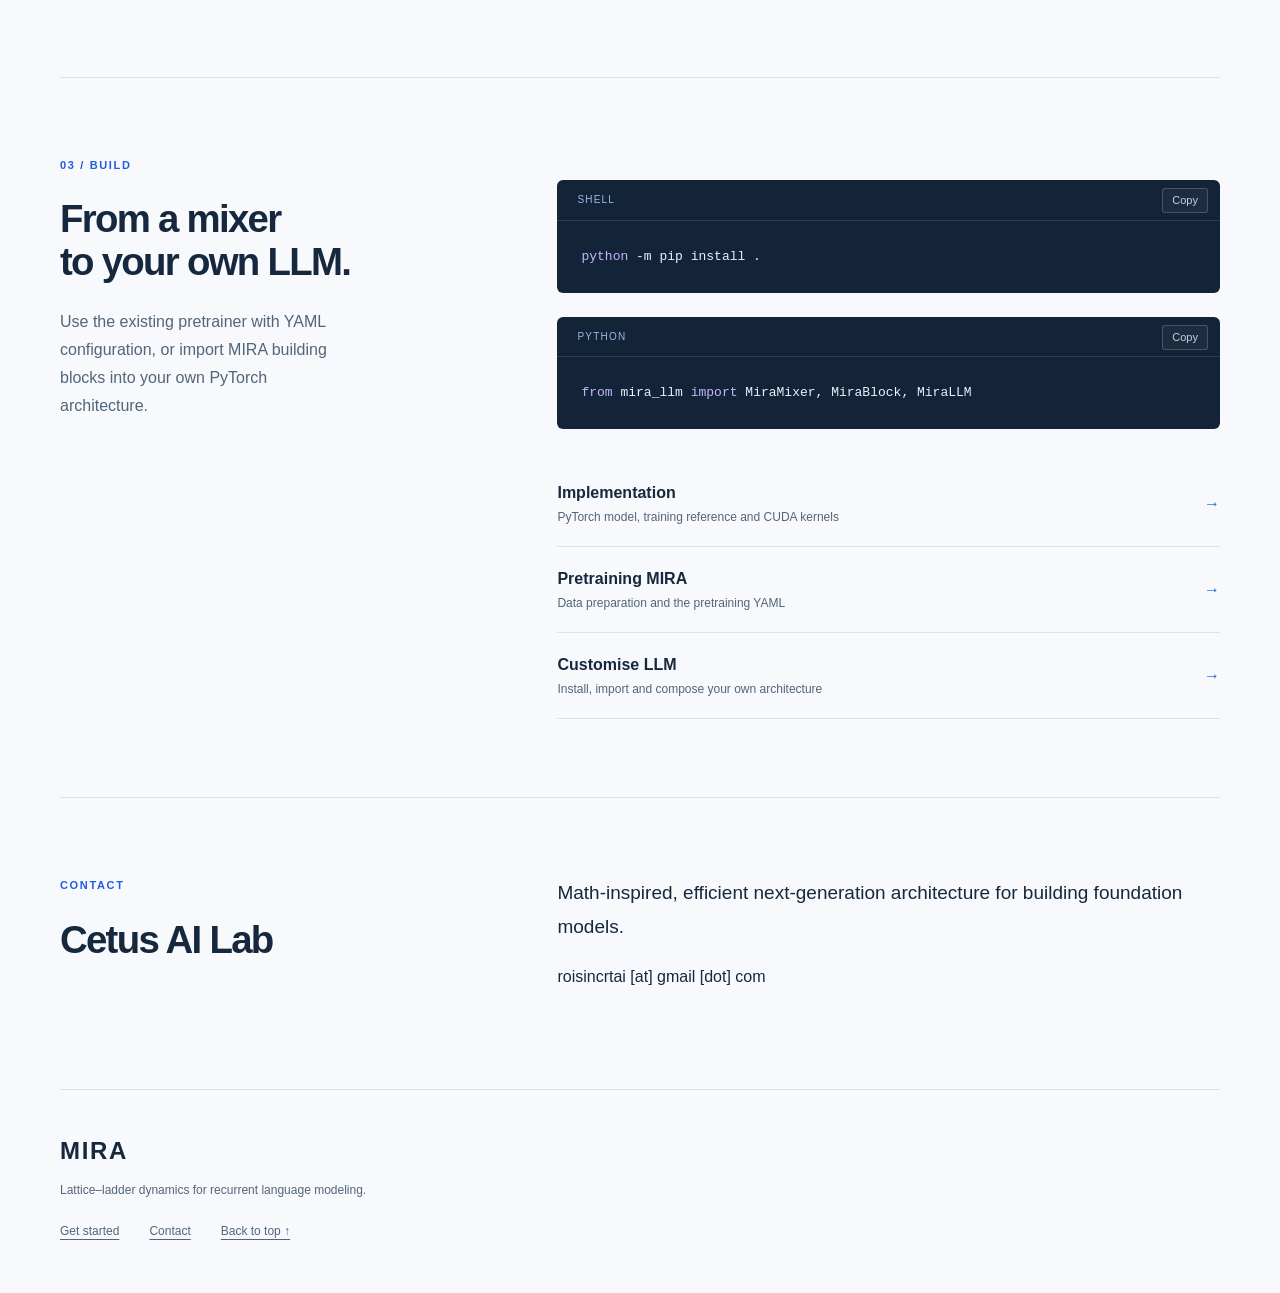
==== commit ec6036ce: "Move the paper citation to a dedicated Research page" ====
--- a/index.html
+++ b/index.html
@@ -1,36 +1,6 @@
 <!doctype html>
-<html lang="en"><head><meta charset="utf-8"><meta name="viewport" content="width=device-width, initial-scale=1"><meta name="description" content="MIRA: signal-processing-inspired large language models with expressive recurrent memory without pole-geometry bias. Explore the dynamics, implementation and training guides."><meta name="theme-color" content="#f7f9fc"><title>Signal-processing-inspired large language models · MIRA</title><link rel="icon" href="doc/html/assets/mira.svg" type="image/svg+xml"><link rel="stylesheet" href="doc/html/css/site.css"><script src="doc/html/js/site.js" defer></script>
-<style>
-  #paper-citation { margin-top: 0; background: transparent; color: var(--ink); border: 1px solid var(--line); }
-  #paper-citation .copy { background: transparent; color: var(--ink); border-color: var(--line); }
-  #paper-citation code span { color: inherit; }
-</style>
-</head>
-<body><a class="skip" href="#main">Skip to content</a><header><div class="nav-shell"><a class="brand" href="index.html"><img src="doc/html/assets/mira.svg" alt="" width="46" height="46"><span>MIRA LLM<span class="brand-sub">Inpsired by digital signal processing</span></span></a><button class="menu" aria-expanded="false" aria-controls="navigation">Menu</button><nav id="navigation" aria-label="Main navigation"><a href="doc/html/pages/introduction.html">Introduction</a><a href="doc/html/pages/motivation.html">Motivation</a><a href="doc/html/pages/results.html" hidden>Results</a><a href="doc/html/pages/quick-start.html">Pretraining MIRA</a><a href="doc/html/pages/customise.html">Customise LLM</a><a href="doc/html/pages/implementation.html">Implementation</a><a href="index.html#contact">Contact</a></nav></div></header><main id="main"><section class="hero"><div><p class="eyebrow">Signal processing · Recurrent dynamics · LLMs</p><h1>A LLM architecture<br><em>inspired by digital signal processing</em></h1><p class="hero-sub">Expressive recurrent memory without pole-geometry bias. MIRA draws on signal processing to model token sequences with input-conditioned lattice–ladder dynamics and a dedicated CUDA implementation.</p>
-</div><div class="hero-art"><img src="doc/html/assets/mira.svg" alt="MIRA whale logo with a constellation and colored stars" width="400" height="400"></div></section>
-
-<section class="home-section" aria-labelledby="citation-heading">
-<div class="section-heading"><h2 class="eyebrow" id="citation-heading">Citation:</h2></div>
-<div style="min-width:0">
-<div class="code-wrap" id="paper-citation">
-<div class="code-label" hidden></div>
-<pre><code>@misc{luo2026mira,
-  title        = {{MIRA}: Mitigating Pole Geometry Bias
-                  in Recurrent Language Models},
-  author       = {Luo, R{\'o}is{\'i}n and Ullah, Ihsan and
-                  Gagn{\'e}, Christian and Li, Dong and
-                  Morrissey, Karyn},
-  year         = {2026},
-  eprint       = {2611.09412},
-  archivePrefix = {arXiv},
-  primaryClass = {cs.AI},
-  url          = {https://arxiv.org/abs/2611.09412}
-}</code></pre>
-<button class="copy" type="button" aria-label="Copy citation">Copy</button>
-</div>
-<p><a class="text-link" href="https://arxiv.org/abs/2611.09412">Read the paper on arXiv ↗</a></p>
-</div>
-</section>
+<html lang="en"><head><meta charset="utf-8"><meta name="viewport" content="width=device-width, initial-scale=1"><meta name="description" content="MIRA: signal-processing-inspired large language models with expressive recurrent memory without pole-geometry bias. Explore the dynamics, implementation and training guides."><meta name="theme-color" content="#f7f9fc"><title>Signal-processing-inspired large language models · MIRA</title><link rel="icon" href="doc/html/assets/mira.svg" type="image/svg+xml"><link rel="stylesheet" href="doc/html/css/site.css"><script src="doc/html/js/site.js" defer></script></head>
+<body><a class="skip" href="#main">Skip to content</a><header><div class="nav-shell"><a class="brand" href="index.html"><img src="doc/html/assets/mira.svg" alt="" width="46" height="46"><span>MIRA LLM<span class="brand-sub">Inpsired by digital signal processing</span></span></a><button class="menu" aria-expanded="false" aria-controls="navigation">Menu</button><nav id="navigation" aria-label="Main navigation"><a href="doc/html/pages/introduction.html">Introduction</a><a href="doc/html/pages/motivation.html">Motivation</a><a href="doc/html/pages/results.html" hidden>Results</a><a href="doc/html/pages/quick-start.html">Pretraining MIRA</a><a href="doc/html/pages/customise.html">Customise LLM</a><a href="doc/html/pages/implementation.html">Implementation</a><a href="doc/html/pages/research.html">Research</a><a href="index.html#contact">Contact</a></nav></div></header><main id="main"><section class="hero"><div><p class="eyebrow">Signal processing · Recurrent dynamics · LLMs</p><h1>A LLM architecture<br><em>inspired by digital signal processing</em></h1><p class="hero-sub">Expressive recurrent memory without pole-geometry bias. MIRA draws on signal processing to model token sequences with input-conditioned lattice–ladder dynamics and a dedicated CUDA implementation.</p></div><div class="hero-art"><img src="doc/html/assets/mira.svg" alt="MIRA whale logo with a constellation and colored stars" width="400" height="400"></div></section>
 
 <section class="home-section"><div class="section-heading"><p class="eyebrow">01 / Introduction</p><h2>A language model with<br>lattice memory.</h2></div><div><p class="large">A token enters a cascade of coupled forward signals and backward memory states. Input-conditioned rotations and radii control how information propagates; a selective ladder readout gathers information across the stages.</p><div class="equation" tabindex="0">U<sub>t</sub><sup>(k−1)</sup> = r<sub>t</sub><sup>(k)</sup> ⊙ (cos θ<sub>t</sub><sup>(k)</sup> ⊙ U<sub>t</sub><sup>(k)</sup> − sin θ<sub>t</sub><sup>(k)</sup> ⊙ V<sub>t−1</sub><sup>(k−1)</sup>)<br>V<sub>t</sub><sup>(k)</sup> = r<sub>t</sub><sup>(k)</sup> ⊙ (sin θ<sub>t</sub><sup>(k)</sup> ⊙ U<sub>t</sub><sup>(k)</sup> + cos θ<sub>t</sub><sup>(k)</sup> ⊙ V<sub>t−1</sub><sup>(k−1)</sup>)</div><p>The lattice order K, expanded channel width d<sub>e</sub> and per-channel memory d<sub>m</sub> define a recurrent state whose size stays fixed as the sequence grows.</p><a class="text-link" href="doc/html/pages/introduction.html">Read the equations and parameterization →</a></div></section>
 <section class="home-section results-band"><div class="section-heading"><p class="eyebrow">02 / Evaluation</p><h2>Language modeling<br>and CUDA execution.</h2></div><div><p class="large">Evaluate the architecture through language-model comparisons and dedicated GPU-kernel measurements.</p><p>Results depend on model geometry, corpus, context length and hardware. The evaluation pages present each comparison with its conditions.</p><div class="link-rows"><a href="doc/html/pages/results.html#language"><span><b>Language-model benchmarks</b><small>Validation loss, perplexity and next-token accuracy</small></span>→</a><a href="doc/html/pages/results.html#cuda"><span><b>CUDA performance</b><small>Module latency and throughput under stated conditions</small></span>→</a></div></div></section>
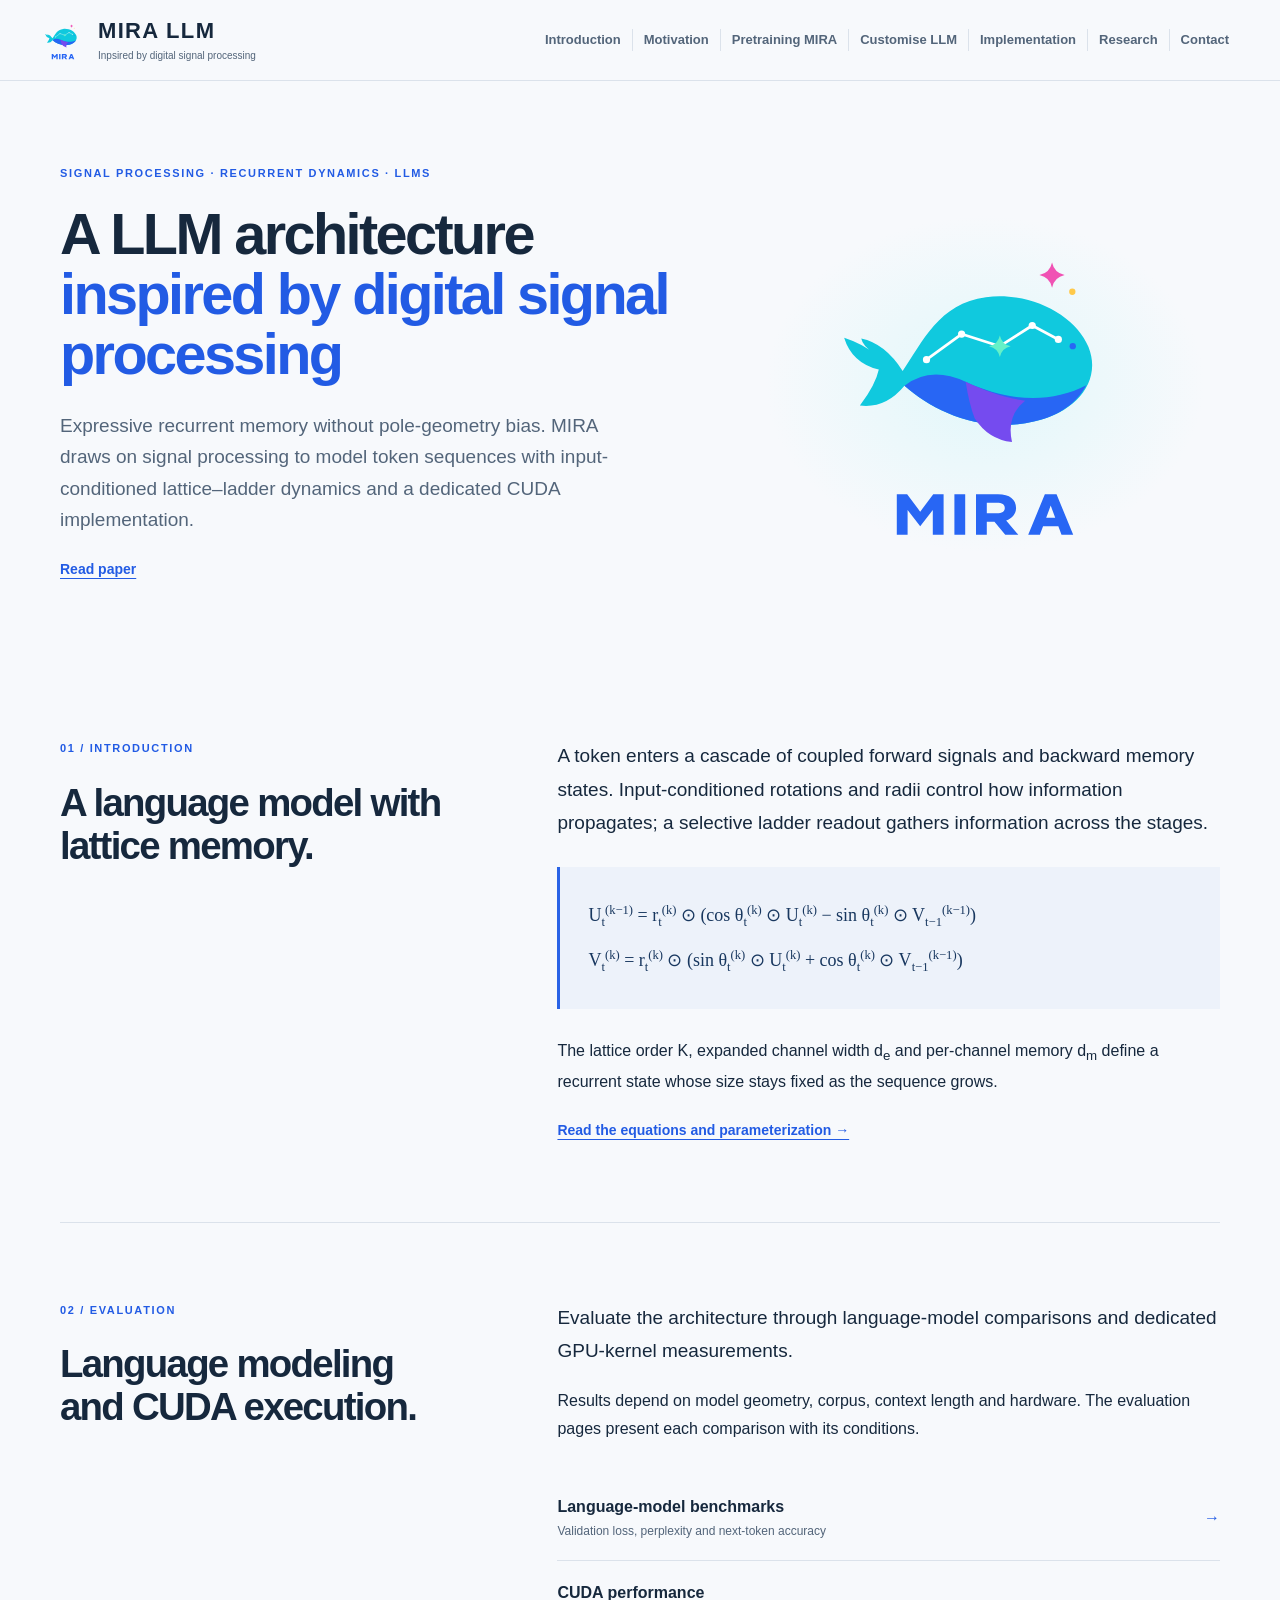
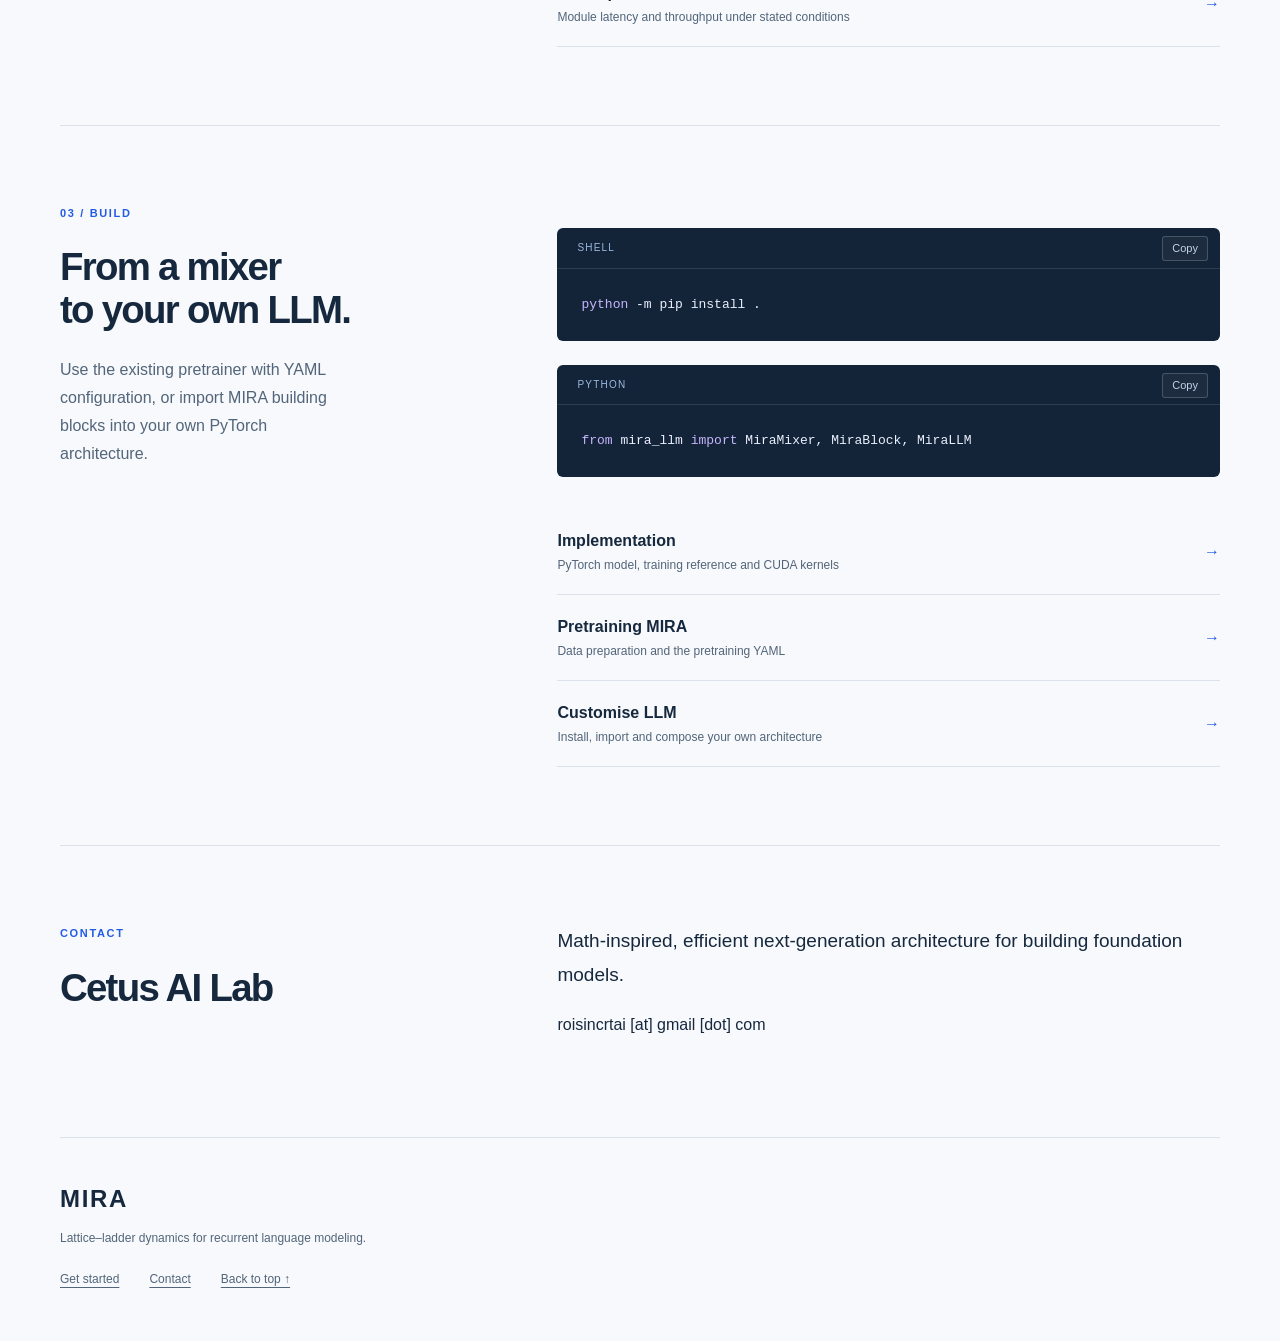
==== commit 7e6629d6: "Link the paper PDF below the homepage introduction" ====
--- a/index.html
+++ b/index.html
@@ -1,6 +1,6 @@
 <!doctype html>
 <html lang="en"><head><meta charset="utf-8"><meta name="viewport" content="width=device-width, initial-scale=1"><meta name="description" content="MIRA: signal-processing-inspired large language models with expressive recurrent memory without pole-geometry bias. Explore the dynamics, implementation and training guides."><meta name="theme-color" content="#f7f9fc"><title>Signal-processing-inspired large language models · MIRA</title><link rel="icon" href="doc/html/assets/mira.svg" type="image/svg+xml"><link rel="stylesheet" href="doc/html/css/site.css"><script src="doc/html/js/site.js" defer></script></head>
-<body><a class="skip" href="#main">Skip to content</a><header><div class="nav-shell"><a class="brand" href="index.html"><img src="doc/html/assets/mira.svg" alt="" width="46" height="46"><span>MIRA LLM<span class="brand-sub">Inpsired by digital signal processing</span></span></a><button class="menu" aria-expanded="false" aria-controls="navigation">Menu</button><nav id="navigation" aria-label="Main navigation"><a href="doc/html/pages/introduction.html">Introduction</a><a href="doc/html/pages/motivation.html">Motivation</a><a href="doc/html/pages/results.html" hidden>Results</a><a href="doc/html/pages/quick-start.html">Pretraining MIRA</a><a href="doc/html/pages/customise.html">Customise LLM</a><a href="doc/html/pages/implementation.html">Implementation</a><a href="doc/html/pages/research.html">Research</a><a href="index.html#contact">Contact</a></nav></div></header><main id="main"><section class="hero"><div><p class="eyebrow">Signal processing · Recurrent dynamics · LLMs</p><h1>A LLM architecture<br><em>inspired by digital signal processing</em></h1><p class="hero-sub">Expressive recurrent memory without pole-geometry bias. MIRA draws on signal processing to model token sequences with input-conditioned lattice–ladder dynamics and a dedicated CUDA implementation.</p></div><div class="hero-art"><img src="doc/html/assets/mira.svg" alt="MIRA whale logo with a constellation and colored stars" width="400" height="400"></div></section>
+<body><a class="skip" href="#main">Skip to content</a><header><div class="nav-shell"><a class="brand" href="index.html"><img src="doc/html/assets/mira.svg" alt="" width="46" height="46"><span>MIRA LLM<span class="brand-sub">Inpsired by digital signal processing</span></span></a><button class="menu" aria-expanded="false" aria-controls="navigation">Menu</button><nav id="navigation" aria-label="Main navigation"><a href="doc/html/pages/introduction.html">Introduction</a><a href="doc/html/pages/motivation.html">Motivation</a><a href="doc/html/pages/results.html" hidden>Results</a><a href="doc/html/pages/quick-start.html">Pretraining MIRA</a><a href="doc/html/pages/customise.html">Customise LLM</a><a href="doc/html/pages/implementation.html">Implementation</a><a href="doc/html/pages/research.html">Research</a><a href="index.html#contact">Contact</a></nav></div></header><main id="main"><section class="hero"><div><p class="eyebrow">Signal processing · Recurrent dynamics · LLMs</p><h1>A LLM architecture<br><em>inspired by digital signal processing</em></h1><p class="hero-sub">Expressive recurrent memory without pole-geometry bias. MIRA draws on signal processing to model token sequences with input-conditioned lattice–ladder dynamics and a dedicated CUDA implementation.</p><p><a class="text-link" href="https://arxiv.org/pdf/2611.09412">Read paper</a></p></div><div class="hero-art"><img src="doc/html/assets/mira.svg" alt="MIRA whale logo with a constellation and colored stars" width="400" height="400"></div></section>
 
 <section class="home-section"><div class="section-heading"><p class="eyebrow">01 / Introduction</p><h2>A language model with<br>lattice memory.</h2></div><div><p class="large">A token enters a cascade of coupled forward signals and backward memory states. Input-conditioned rotations and radii control how information propagates; a selective ladder readout gathers information across the stages.</p><div class="equation" tabindex="0">U<sub>t</sub><sup>(k−1)</sup> = r<sub>t</sub><sup>(k)</sup> ⊙ (cos θ<sub>t</sub><sup>(k)</sup> ⊙ U<sub>t</sub><sup>(k)</sup> − sin θ<sub>t</sub><sup>(k)</sup> ⊙ V<sub>t−1</sub><sup>(k−1)</sup>)<br>V<sub>t</sub><sup>(k)</sup> = r<sub>t</sub><sup>(k)</sup> ⊙ (sin θ<sub>t</sub><sup>(k)</sup> ⊙ U<sub>t</sub><sup>(k)</sup> + cos θ<sub>t</sub><sup>(k)</sup> ⊙ V<sub>t−1</sub><sup>(k−1)</sup>)</div><p>The lattice order K, expanded channel width d<sub>e</sub> and per-channel memory d<sub>m</sub> define a recurrent state whose size stays fixed as the sequence grows.</p><a class="text-link" href="doc/html/pages/introduction.html">Read the equations and parameterization →</a></div></section>
 <section class="home-section results-band"><div class="section-heading"><p class="eyebrow">02 / Evaluation</p><h2>Language modeling<br>and CUDA execution.</h2></div><div><p class="large">Evaluate the architecture through language-model comparisons and dedicated GPU-kernel measurements.</p><p>Results depend on model geometry, corpus, context length and hardware. The evaluation pages present each comparison with its conditions.</p><div class="link-rows"><a href="doc/html/pages/results.html#language"><span><b>Language-model benchmarks</b><small>Validation loss, perplexity and next-token accuracy</small></span>→</a><a href="doc/html/pages/results.html#cuda"><span><b>CUDA performance</b><small>Module latency and throughput under stated conditions</small></span>→</a></div></div></section>
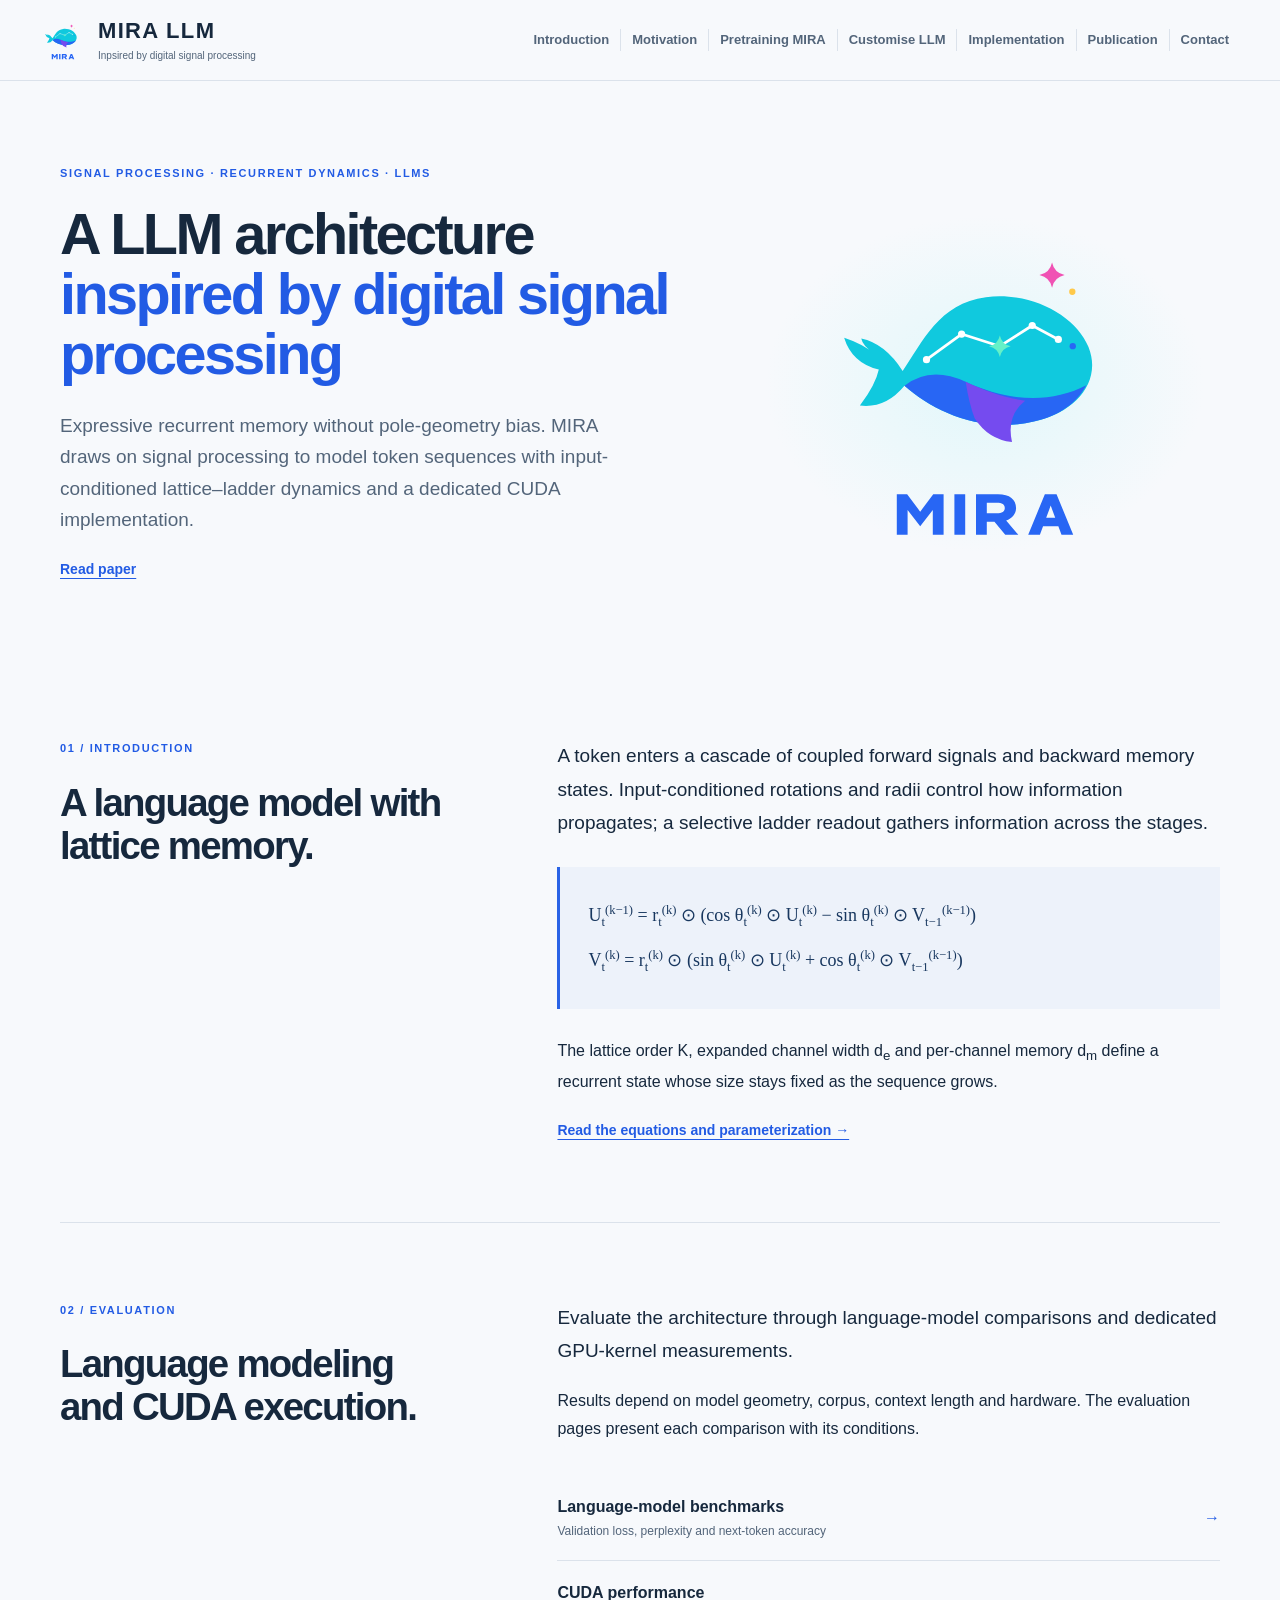
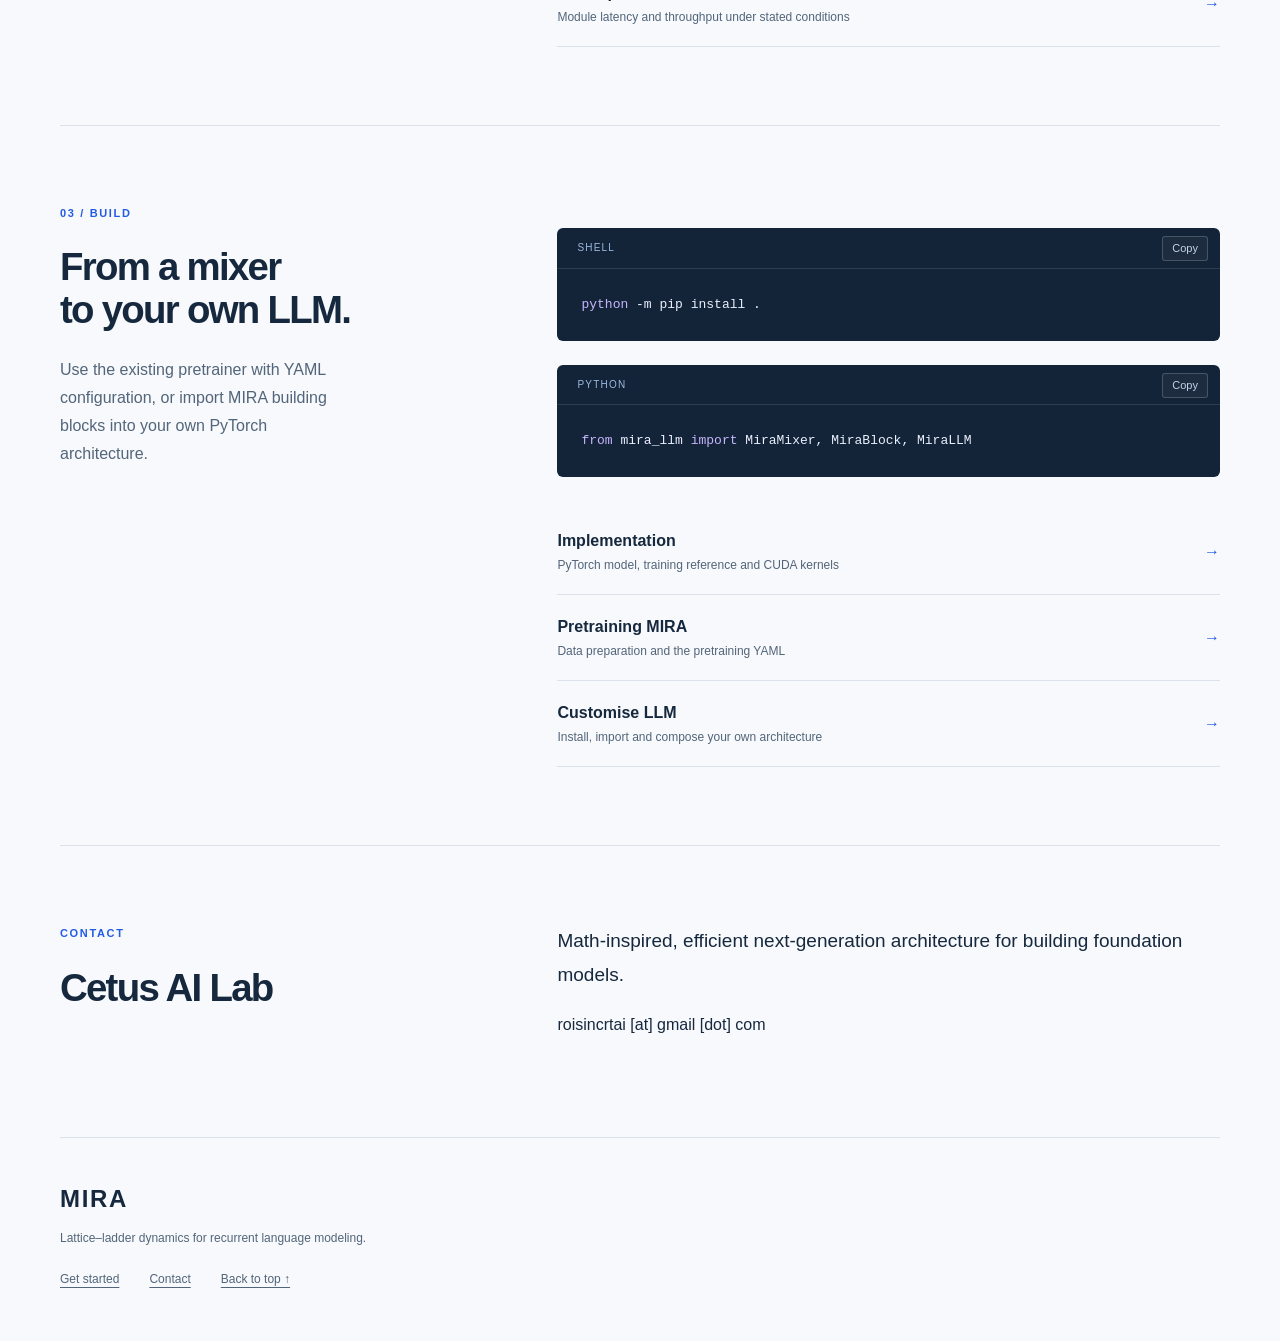
==== commit 2c761dc9: "Rename Research to Publication in the website navigation" ====
--- a/index.html
+++ b/index.html
@@ -1,6 +1,6 @@
 <!doctype html>
 <html lang="en"><head><meta charset="utf-8"><meta name="viewport" content="width=device-width, initial-scale=1"><meta name="description" content="MIRA: signal-processing-inspired large language models with expressive recurrent memory without pole-geometry bias. Explore the dynamics, implementation and training guides."><meta name="theme-color" content="#f7f9fc"><title>Signal-processing-inspired large language models · MIRA</title><link rel="icon" href="doc/html/assets/mira.svg" type="image/svg+xml"><link rel="stylesheet" href="doc/html/css/site.css"><script src="doc/html/js/site.js" defer></script></head>
-<body><a class="skip" href="#main">Skip to content</a><header><div class="nav-shell"><a class="brand" href="index.html"><img src="doc/html/assets/mira.svg" alt="" width="46" height="46"><span>MIRA LLM<span class="brand-sub">Inpsired by digital signal processing</span></span></a><button class="menu" aria-expanded="false" aria-controls="navigation">Menu</button><nav id="navigation" aria-label="Main navigation"><a href="doc/html/pages/introduction.html">Introduction</a><a href="doc/html/pages/motivation.html">Motivation</a><a href="doc/html/pages/results.html" hidden>Results</a><a href="doc/html/pages/quick-start.html">Pretraining MIRA</a><a href="doc/html/pages/customise.html">Customise LLM</a><a href="doc/html/pages/implementation.html">Implementation</a><a href="doc/html/pages/research.html">Research</a><a href="index.html#contact">Contact</a></nav></div></header><main id="main"><section class="hero"><div><p class="eyebrow">Signal processing · Recurrent dynamics · LLMs</p><h1>A LLM architecture<br><em>inspired by digital signal processing</em></h1><p class="hero-sub">Expressive recurrent memory without pole-geometry bias. MIRA draws on signal processing to model token sequences with input-conditioned lattice–ladder dynamics and a dedicated CUDA implementation.</p><p><a class="text-link" href="https://arxiv.org/pdf/2611.09412">Read paper</a></p></div><div class="hero-art"><img src="doc/html/assets/mira.svg" alt="MIRA whale logo with a constellation and colored stars" width="400" height="400"></div></section>
+<body><a class="skip" href="#main">Skip to content</a><header><div class="nav-shell"><a class="brand" href="index.html"><img src="doc/html/assets/mira.svg" alt="" width="46" height="46"><span>MIRA LLM<span class="brand-sub">Inpsired by digital signal processing</span></span></a><button class="menu" aria-expanded="false" aria-controls="navigation">Menu</button><nav id="navigation" aria-label="Main navigation"><a href="doc/html/pages/introduction.html">Introduction</a><a href="doc/html/pages/motivation.html">Motivation</a><a href="doc/html/pages/results.html" hidden>Results</a><a href="doc/html/pages/quick-start.html">Pretraining MIRA</a><a href="doc/html/pages/customise.html">Customise LLM</a><a href="doc/html/pages/implementation.html">Implementation</a><a href="doc/html/pages/research.html">Publication</a><a href="index.html#contact">Contact</a></nav></div></header><main id="main"><section class="hero"><div><p class="eyebrow">Signal processing · Recurrent dynamics · LLMs</p><h1>A LLM architecture<br><em>inspired by digital signal processing</em></h1><p class="hero-sub">Expressive recurrent memory without pole-geometry bias. MIRA draws on signal processing to model token sequences with input-conditioned lattice–ladder dynamics and a dedicated CUDA implementation.</p><p><a class="text-link" href="https://arxiv.org/pdf/2611.09412">Read paper</a></p></div><div class="hero-art"><img src="doc/html/assets/mira.svg" alt="MIRA whale logo with a constellation and colored stars" width="400" height="400"></div></section>
 
 <section class="home-section"><div class="section-heading"><p class="eyebrow">01 / Introduction</p><h2>A language model with<br>lattice memory.</h2></div><div><p class="large">A token enters a cascade of coupled forward signals and backward memory states. Input-conditioned rotations and radii control how information propagates; a selective ladder readout gathers information across the stages.</p><div class="equation" tabindex="0">U<sub>t</sub><sup>(k−1)</sup> = r<sub>t</sub><sup>(k)</sup> ⊙ (cos θ<sub>t</sub><sup>(k)</sup> ⊙ U<sub>t</sub><sup>(k)</sup> − sin θ<sub>t</sub><sup>(k)</sup> ⊙ V<sub>t−1</sub><sup>(k−1)</sup>)<br>V<sub>t</sub><sup>(k)</sup> = r<sub>t</sub><sup>(k)</sup> ⊙ (sin θ<sub>t</sub><sup>(k)</sup> ⊙ U<sub>t</sub><sup>(k)</sup> + cos θ<sub>t</sub><sup>(k)</sup> ⊙ V<sub>t−1</sub><sup>(k−1)</sup>)</div><p>The lattice order K, expanded channel width d<sub>e</sub> and per-channel memory d<sub>m</sub> define a recurrent state whose size stays fixed as the sequence grows.</p><a class="text-link" href="doc/html/pages/introduction.html">Read the equations and parameterization →</a></div></section>
 <section class="home-section results-band"><div class="section-heading"><p class="eyebrow">02 / Evaluation</p><h2>Language modeling<br>and CUDA execution.</h2></div><div><p class="large">Evaluate the architecture through language-model comparisons and dedicated GPU-kernel measurements.</p><p>Results depend on model geometry, corpus, context length and hardware. The evaluation pages present each comparison with its conditions.</p><div class="link-rows"><a href="doc/html/pages/results.html#language"><span><b>Language-model benchmarks</b><small>Validation loss, perplexity and next-token accuracy</small></span>→</a><a href="doc/html/pages/results.html#cuda"><span><b>CUDA performance</b><small>Module latency and throughput under stated conditions</small></span>→</a></div></div></section>
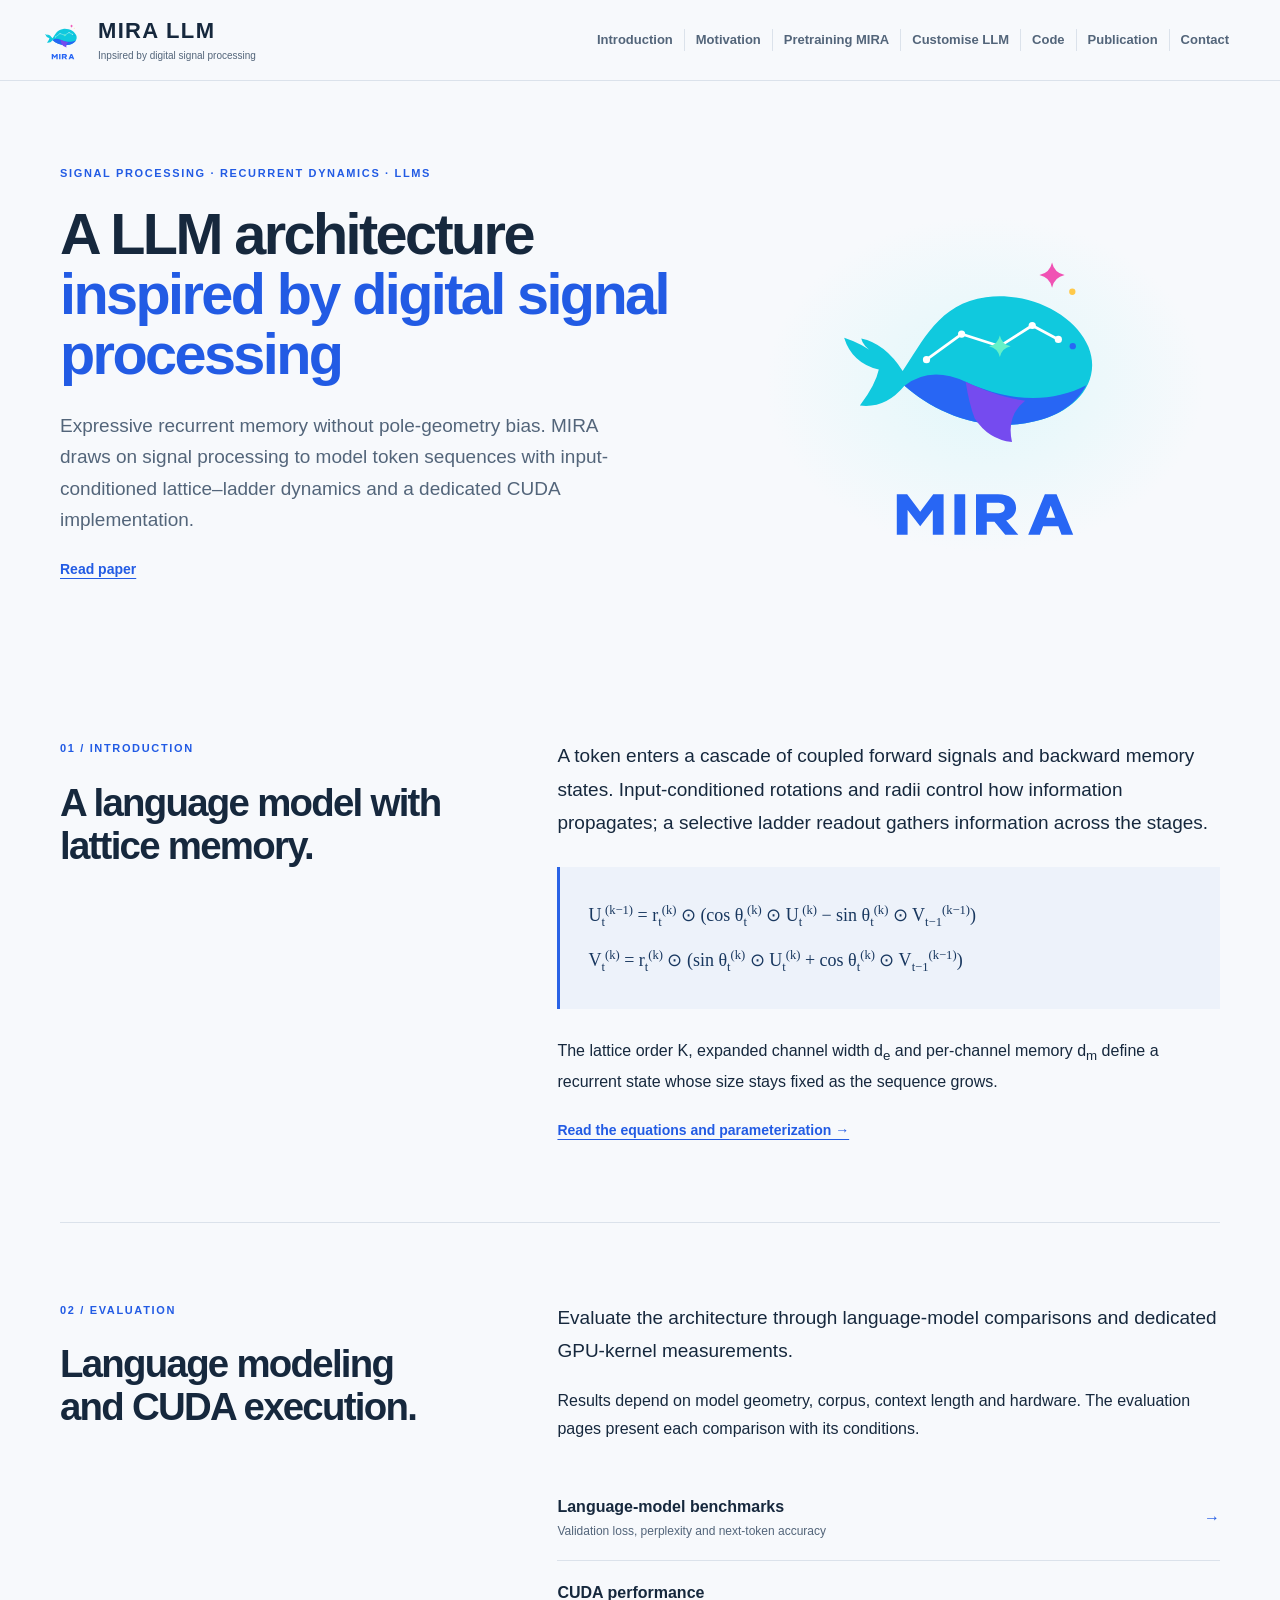
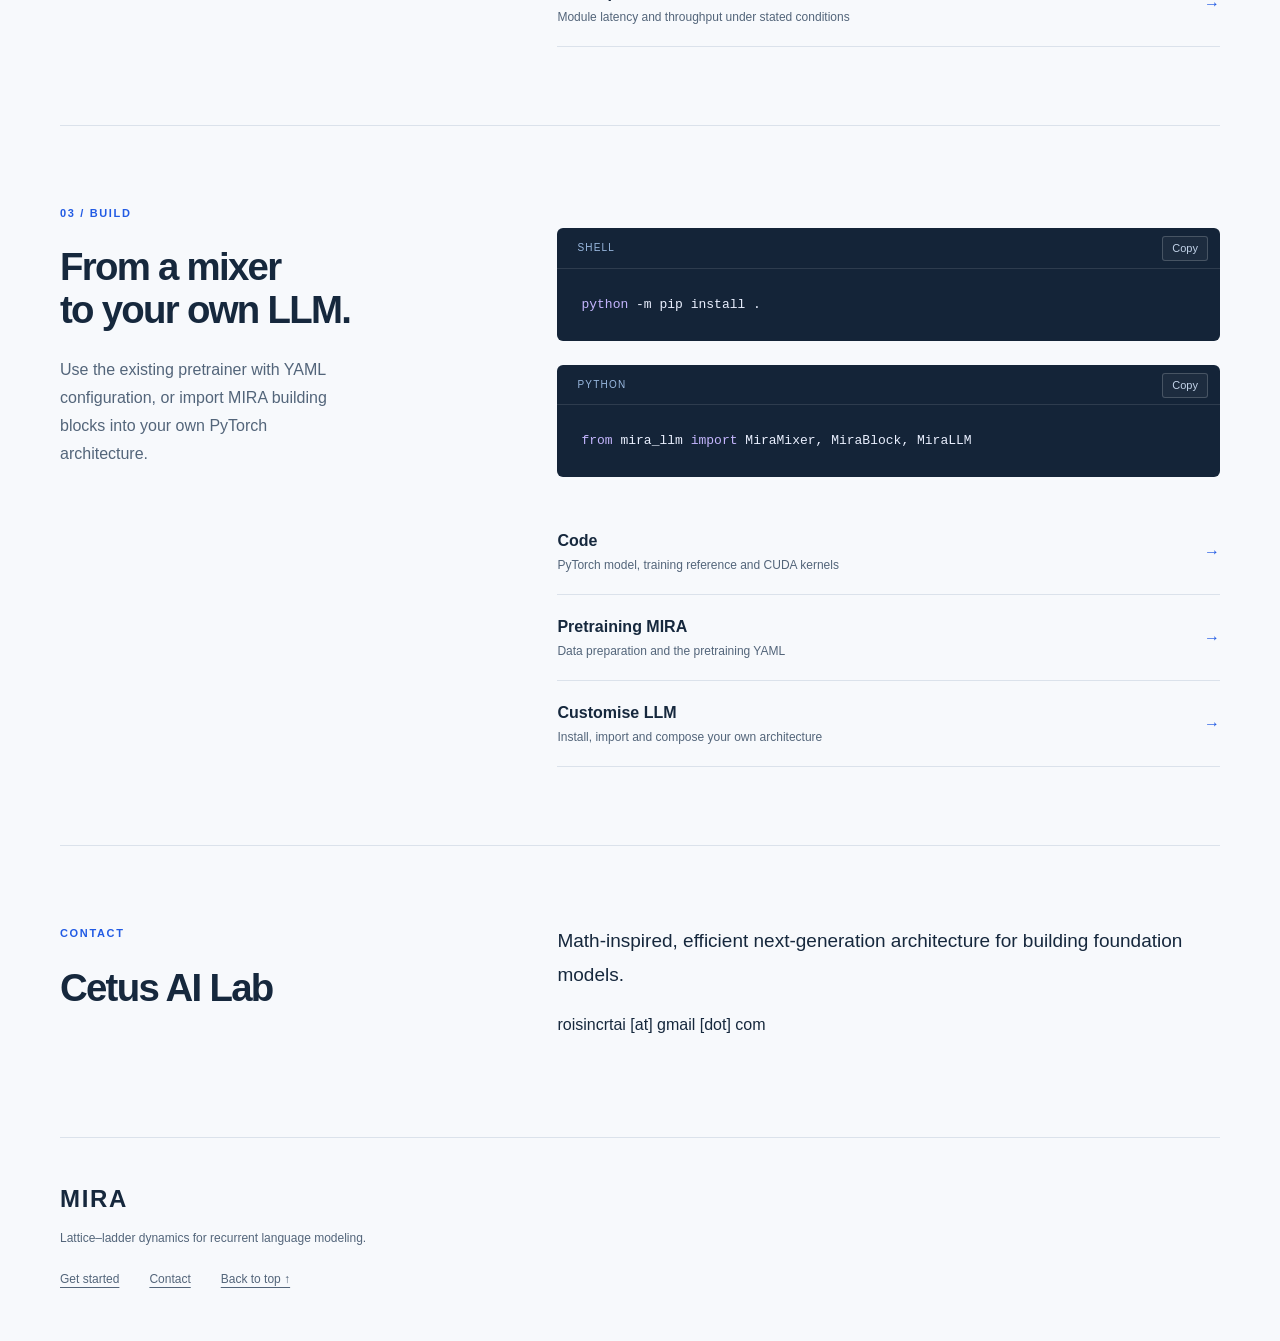
==== commit 1dd4a0ba: "Rename Implementation to Code and link the official repository" ====
--- a/index.html
+++ b/index.html
@@ -1,7 +1,7 @@
 <!doctype html>
 <html lang="en"><head><meta charset="utf-8"><meta name="viewport" content="width=device-width, initial-scale=1"><meta name="description" content="MIRA: signal-processing-inspired large language models with expressive recurrent memory without pole-geometry bias. Explore the dynamics, implementation and training guides."><meta name="theme-color" content="#f7f9fc"><title>Signal-processing-inspired large language models · MIRA</title><link rel="icon" href="doc/html/assets/mira.svg" type="image/svg+xml"><link rel="stylesheet" href="doc/html/css/site.css"><script src="doc/html/js/site.js" defer></script></head>
-<body><a class="skip" href="#main">Skip to content</a><header><div class="nav-shell"><a class="brand" href="index.html"><img src="doc/html/assets/mira.svg" alt="" width="46" height="46"><span>MIRA LLM<span class="brand-sub">Inpsired by digital signal processing</span></span></a><button class="menu" aria-expanded="false" aria-controls="navigation">Menu</button><nav id="navigation" aria-label="Main navigation"><a href="doc/html/pages/introduction.html">Introduction</a><a href="doc/html/pages/motivation.html">Motivation</a><a href="doc/html/pages/results.html" hidden>Results</a><a href="doc/html/pages/quick-start.html">Pretraining MIRA</a><a href="doc/html/pages/customise.html">Customise LLM</a><a href="doc/html/pages/implementation.html">Implementation</a><a href="doc/html/pages/research.html">Publication</a><a href="index.html#contact">Contact</a></nav></div></header><main id="main"><section class="hero"><div><p class="eyebrow">Signal processing · Recurrent dynamics · LLMs</p><h1>A LLM architecture<br><em>inspired by digital signal processing</em></h1><p class="hero-sub">Expressive recurrent memory without pole-geometry bias. MIRA draws on signal processing to model token sequences with input-conditioned lattice–ladder dynamics and a dedicated CUDA implementation.</p><p><a class="text-link" href="https://arxiv.org/pdf/2611.09412">Read paper</a></p></div><div class="hero-art"><img src="doc/html/assets/mira.svg" alt="MIRA whale logo with a constellation and colored stars" width="400" height="400"></div></section>
+<body><a class="skip" href="#main">Skip to content</a><header><div class="nav-shell"><a class="brand" href="index.html"><img src="doc/html/assets/mira.svg" alt="" width="46" height="46"><span>MIRA LLM<span class="brand-sub">Inpsired by digital signal processing</span></span></a><button class="menu" aria-expanded="false" aria-controls="navigation">Menu</button><nav id="navigation" aria-label="Main navigation"><a href="doc/html/pages/introduction.html">Introduction</a><a href="doc/html/pages/motivation.html">Motivation</a><a href="doc/html/pages/results.html" hidden>Results</a><a href="doc/html/pages/quick-start.html">Pretraining MIRA</a><a href="doc/html/pages/customise.html">Customise LLM</a><a href="doc/html/pages/implementation.html">Code</a><a href="doc/html/pages/research.html">Publication</a><a href="index.html#contact">Contact</a></nav></div></header><main id="main"><section class="hero"><div><p class="eyebrow">Signal processing · Recurrent dynamics · LLMs</p><h1>A LLM architecture<br><em>inspired by digital signal processing</em></h1><p class="hero-sub">Expressive recurrent memory without pole-geometry bias. MIRA draws on signal processing to model token sequences with input-conditioned lattice–ladder dynamics and a dedicated CUDA implementation.</p><p><a class="text-link" href="https://arxiv.org/pdf/2611.09412">Read paper</a></p></div><div class="hero-art"><img src="doc/html/assets/mira.svg" alt="MIRA whale logo with a constellation and colored stars" width="400" height="400"></div></section>
 
 <section class="home-section"><div class="section-heading"><p class="eyebrow">01 / Introduction</p><h2>A language model with<br>lattice memory.</h2></div><div><p class="large">A token enters a cascade of coupled forward signals and backward memory states. Input-conditioned rotations and radii control how information propagates; a selective ladder readout gathers information across the stages.</p><div class="equation" tabindex="0">U<sub>t</sub><sup>(k−1)</sup> = r<sub>t</sub><sup>(k)</sup> ⊙ (cos θ<sub>t</sub><sup>(k)</sup> ⊙ U<sub>t</sub><sup>(k)</sup> − sin θ<sub>t</sub><sup>(k)</sup> ⊙ V<sub>t−1</sub><sup>(k−1)</sup>)<br>V<sub>t</sub><sup>(k)</sup> = r<sub>t</sub><sup>(k)</sup> ⊙ (sin θ<sub>t</sub><sup>(k)</sup> ⊙ U<sub>t</sub><sup>(k)</sup> + cos θ<sub>t</sub><sup>(k)</sup> ⊙ V<sub>t−1</sub><sup>(k−1)</sup>)</div><p>The lattice order K, expanded channel width d<sub>e</sub> and per-channel memory d<sub>m</sub> define a recurrent state whose size stays fixed as the sequence grows.</p><a class="text-link" href="doc/html/pages/introduction.html">Read the equations and parameterization →</a></div></section>
 <section class="home-section results-band"><div class="section-heading"><p class="eyebrow">02 / Evaluation</p><h2>Language modeling<br>and CUDA execution.</h2></div><div><p class="large">Evaluate the architecture through language-model comparisons and dedicated GPU-kernel measurements.</p><p>Results depend on model geometry, corpus, context length and hardware. The evaluation pages present each comparison with its conditions.</p><div class="link-rows"><a href="doc/html/pages/results.html#language"><span><b>Language-model benchmarks</b><small>Validation loss, perplexity and next-token accuracy</small></span>→</a><a href="doc/html/pages/results.html#cuda"><span><b>CUDA performance</b><small>Module latency and throughput under stated conditions</small></span>→</a></div></div></section>
-<section class="home-section"><div class="section-heading"><p class="eyebrow">03 / Build</p><h2>From a mixer<br>to your own LLM.</h2><p>Use the existing pretrainer with YAML configuration, or import MIRA building blocks into your own PyTorch architecture.</p></div><div><div class="code-wrap"><div class="code-label">shell</div><pre><code>python -m pip install .</code></pre><button class="copy" type="button" aria-label="Copy code">Copy</button></div><div class="code-wrap"><div class="code-label">python</div><pre><code>from mira_llm import MiraMixer, MiraBlock, MiraLLM</code></pre><button class="copy" type="button" aria-label="Copy code">Copy</button></div><div class="link-rows"><a href="doc/html/pages/implementation.html"><span><b>Implementation</b><small>PyTorch model, training reference and CUDA kernels</small></span>→</a><a href="doc/html/pages/quick-start.html"><span><b>Pretraining MIRA</b><small>Data preparation and the pretraining YAML</small></span>→</a><a href="doc/html/pages/customise.html"><span><b>Customise LLM</b><small>Install, import and compose your own architecture</small></span>→</a></div></div></section><section id="contact" class="home-section"><div class="section-heading"><p class="eyebrow">Contact</p><h2>Cetus AI Lab</h2></div><div><p class="large">Math-inspired, efficient next-generation architecture for building foundation models.</p><p class="contact-email">roisincrtai [at] gmail [dot] com</p></div></section></main><footer><a class="wordmark" href="index.html">MIRA</a><p>Lattice–ladder dynamics for recurrent language modeling.</p><div><a href="doc/html/pages/quick-start.html">Get started</a><a href="index.html#contact">Contact</a><a href="#main">Back to top ↑</a></div></footer><div class="sr-only" id="announcement" role="status" aria-live="polite"></div></body></html>+<section class="home-section"><div class="section-heading"><p class="eyebrow">03 / Build</p><h2>From a mixer<br>to your own LLM.</h2><p>Use the existing pretrainer with YAML configuration, or import MIRA building blocks into your own PyTorch architecture.</p></div><div><div class="code-wrap"><div class="code-label">shell</div><pre><code>python -m pip install .</code></pre><button class="copy" type="button" aria-label="Copy code">Copy</button></div><div class="code-wrap"><div class="code-label">python</div><pre><code>from mira_llm import MiraMixer, MiraBlock, MiraLLM</code></pre><button class="copy" type="button" aria-label="Copy code">Copy</button></div><div class="link-rows"><a href="doc/html/pages/implementation.html"><span><b>Code</b><small>PyTorch model, training reference and CUDA kernels</small></span>→</a><a href="doc/html/pages/quick-start.html"><span><b>Pretraining MIRA</b><small>Data preparation and the pretraining YAML</small></span>→</a><a href="doc/html/pages/customise.html"><span><b>Customise LLM</b><small>Install, import and compose your own architecture</small></span>→</a></div></div></section><section id="contact" class="home-section"><div class="section-heading"><p class="eyebrow">Contact</p><h2>Cetus AI Lab</h2></div><div><p class="large">Math-inspired, efficient next-generation architecture for building foundation models.</p><p class="contact-email">roisincrtai [at] gmail [dot] com</p></div></section></main><footer><a class="wordmark" href="index.html">MIRA</a><p>Lattice–ladder dynamics for recurrent language modeling.</p><div><a href="doc/html/pages/quick-start.html">Get started</a><a href="index.html#contact">Contact</a><a href="#main">Back to top ↑</a></div></footer><div class="sr-only" id="announcement" role="status" aria-live="polite"></div></body></html>
